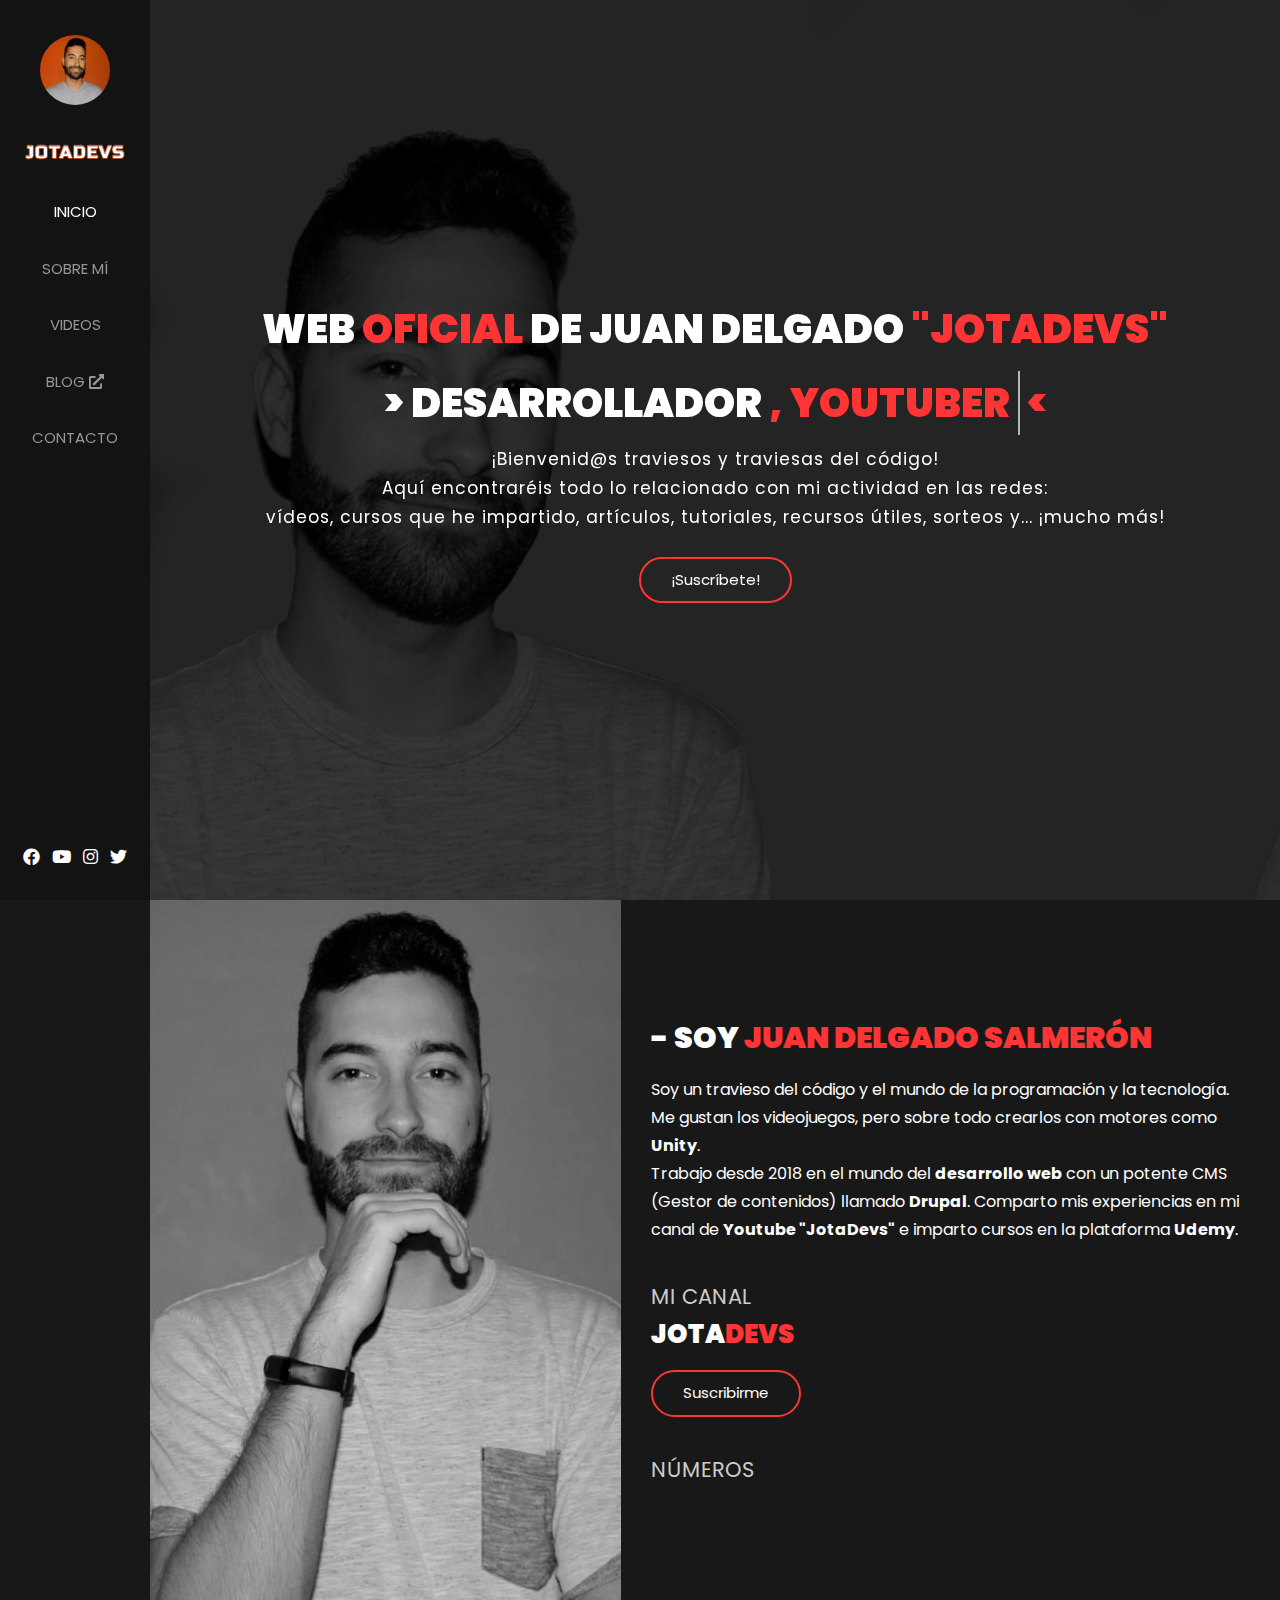
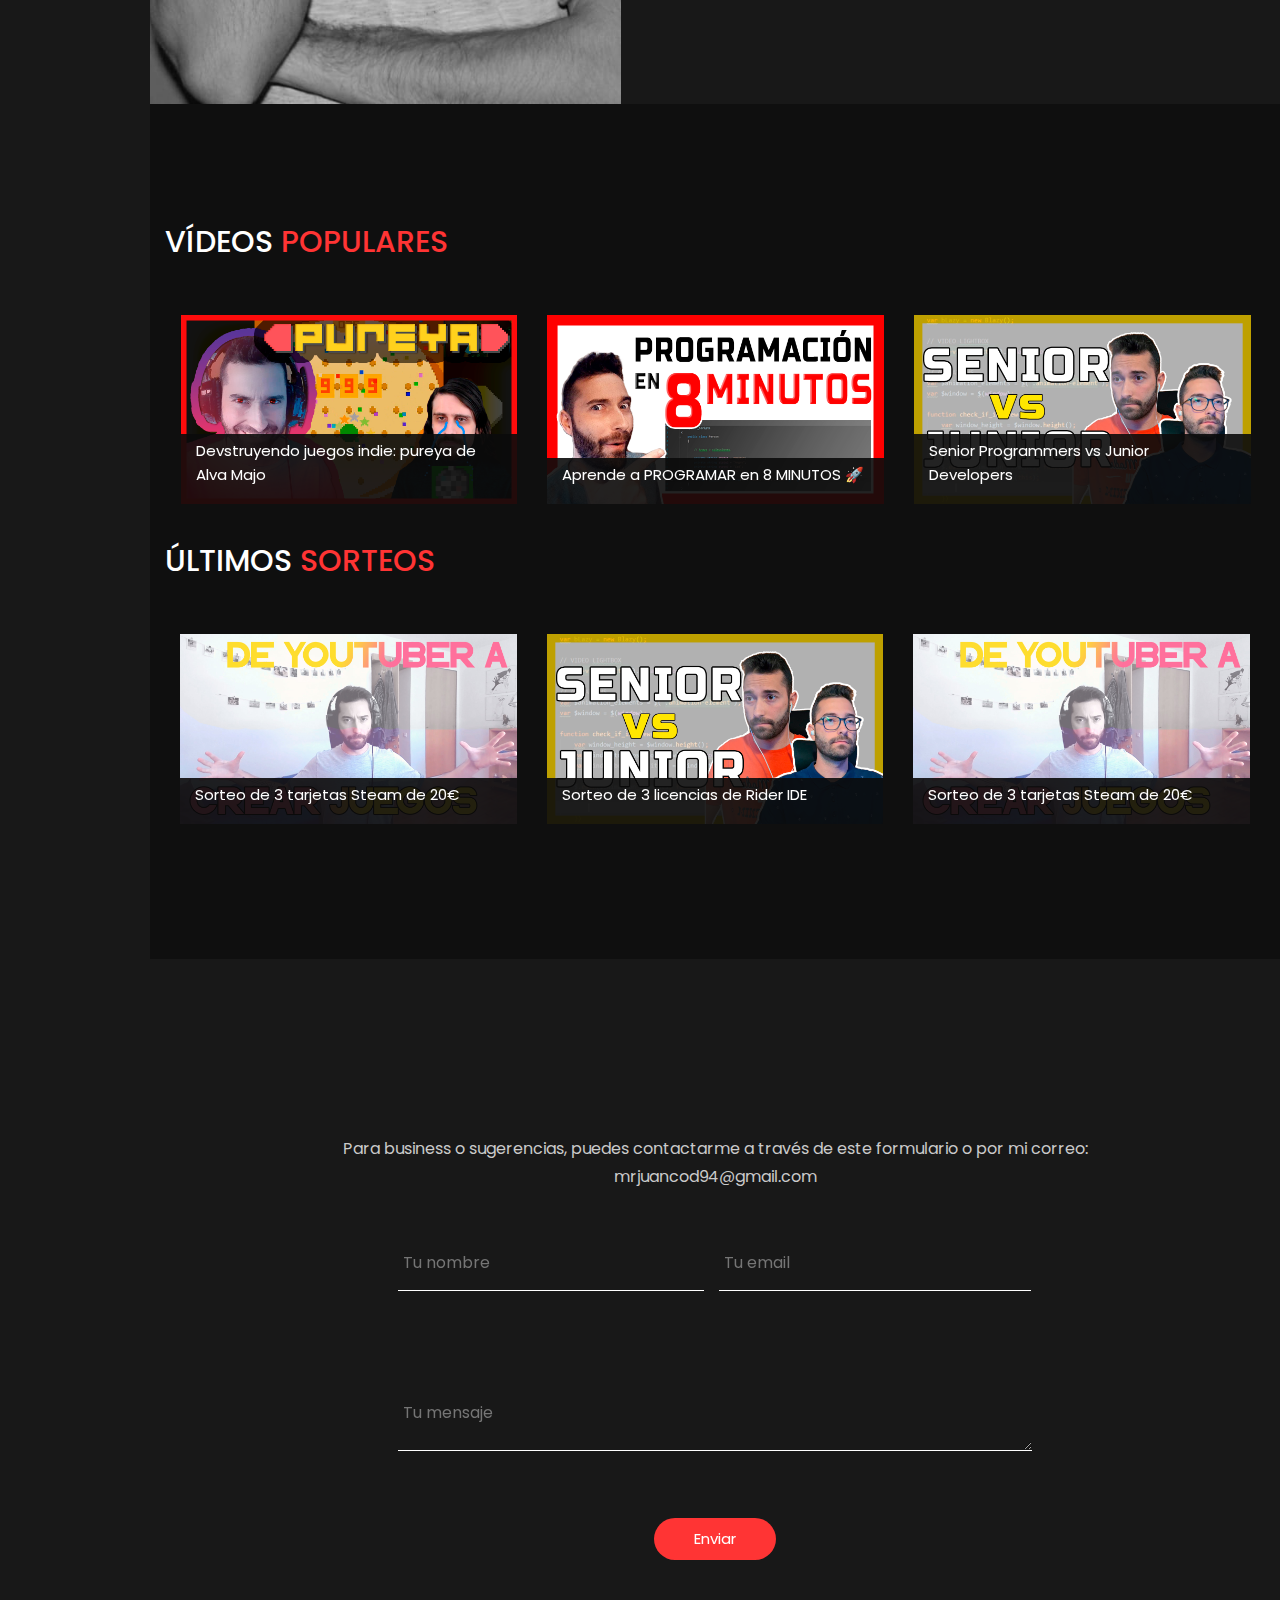
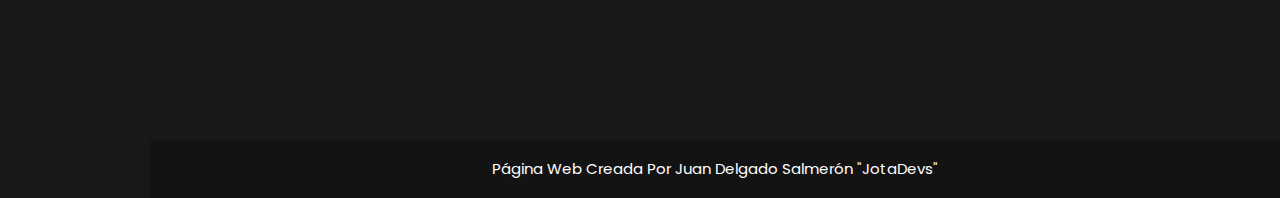
==== index.html @ 411e6d86 "New modifications to PRO." ====
<!doctype html>
<html lang="es">

<head>
    <title>JotaDevs - Web oficial de Juan Delgado Salmerón</title>
    <!-- Required meta tags -->
    <meta charset="utf-8">
    <meta name="viewport" content="width=device-width, initial-scale=1, shrink-to-fit=no">
    <meta name=description content="Página web oficial de Juan Delgado Salmerón, conocido en las redes como JotaDevs.">
    <meta name=author content="Jotadevs">
    <meta name="keywords" content="jotadevs, jota devs, jota, mychamp, mychamp game, my champ, juan delgado salmeron, juan delgado, jdelgado, juancod94, mrjuancod94, juandels3">
    <link rel="icon" href="img/favicon_2.png" type="image/png">
    <!-- Bootstrap CSS -->
    <link rel="stylesheet" href="css/bootstrap.min.css">
    <!-- Fontawesome CSS -->
    <link rel="stylesheet" href="https://use.fontawesome.com/releases/v5.2.0/css/all.css">
    <!-- Google Font -->
    <link href="https://fonts.googleapis.com/css?family=Poppins:400,600,900&display=swap" rel="stylesheet">
    <!-- Magnific Popoup -->
    <link rel="stylesheet" href="css/magnific-popup.min.css">
    <!-- Animation CSS -->
    <link href="css/aos.min.css" rel="stylesheet">
    <link href="css/animate-headline.css" rel="stylesheet">
    <!-- Owl Carousel CSS -->
    <link href="css/owl.carousel.min.css" rel="stylesheet">
    <link href="css/owl.theme.default.min.css" rel="stylesheet">
    <!-- Main CSS -->
    <link rel="stylesheet" href="style.css">
    <link rel="stylesheet" href="css/responsive.css">
</head>

<body data-spy="scroll" data-target=".navbar" data-offset="50">
    <!--[if lt IE 8]>
<p class="browserupgrade">You are using an <strong>outdated</strong> browser. Please <a href="http://browsehappy.com/">upgrade your browser</a> to improve your experience.</p>
<![endif]-->


    <!--=========== Main Menu Area ===============-->
    <div class="left-side-area">
        <div class="sidemenu" id="sidebar">
            <!-- profile-picture-->
            <div class="profile">
                <a href="#">
                    <img src="img/profile.jpg" alt="">
                </a>
            </div>
            <!--logo-->
            <div class="logo">
                <a href="index.html"><img src="img/logo.png" alt=""></a>
            </div>
            <!-- menu-->
            <nav>
                <ul>
                    <li><a class="current" href="#home" data-scroll-nav="0">Inicio</a></li>
                    <li><a href="#about" data-scroll-nav="1">Sobre mí</a></li>
                    <li><a href="#work" data-scroll-nav="2">Videos</a></li>
                    <li><a target="_blank" href="https://juandels3.github.io/">Blog  <i class="fas fa-external-link-alt"></i></a></li>
                    <li><a href="#contact" data-scroll-nav="5">Contacto</a></li>
                </ul>
            </nav>
            <!-- menu-social-->
            <div class="social">
                <ul>
                    <li><a target="_blank" class="footer-socials" href="https://www.facebook.com/jotadevs"><i class="fab fa-facebook"></i></a></li>
                    <li><a target="_blank" class="footer-socials" href="https://www.youtube.com/c/JotaDevs"><i class="fab fa-youtube"></i></a></li>
                    <li><a target="_blank" class="footer-socials" href="https://www.instagram.com/jota.devs"><i class="fab fa-instagram"></i></a></li>
                    <li><a target="_blank" class="footer-socials" href="https://twitter.com/Jotadevs"><i class="fab fa-twitter"></i></a></li>
                </ul>
            </div>
        </div>
    </div>
    <!--=========== Main Header Area ===============-->
    <div class="right-side-area">
        <!-- mobile-menu-button-->
        <div class="mobile-menu">
            <div class="container-fluid">
                <div class="row">
                    <!-- logo-->
                    <div class="mlogo">
                        <a href="index.html"><img src="img/logo.png" alt="Jotadevs"></a>
                    </div>
                    <!-- toggle-button-->
                    <div class="toggle">
                        <i class="fas fa-bars" onclick="toggle_menu()"></i>
                    </div>
                </div>
            </div>
        </div>
        <!-- video-bg-->
        <header id="home" data-scroll-index="0">
            <div class="header-area-2 " id="particles-js">
                <div class="intro-text">
                    <!-- intro-heading-->
                    <h1 class="cd-headline  clip">WEB <span>OFICIAL</span> DE JUAN DELGADO <span>"JOTADEVS"</span></h1>
                    <h1 class="cd-headline  clip">> DESARROLLADOR <span class="cd-words-wrapper"><b class="is-visible">, YOUTUBER</b><b>web</b><b>de videojuegos</b><b>drupal</b><b>, instructor en Udemy</b></span> <span> < </span></h1>
                    <p>¡Bienvenid@s traviesos y traviesas del código!<br>
                        Aquí encontraréis todo lo relacionado con mi actividad en las redes:<br>
                        vídeos, cursos que he impartido, artículos, tutoriales, recursos útiles, sorteos y... ¡mucho más!</p>
                    <!-- about-button-->
                    <div class="learnmore">
                        <a target="_blank" href="https://www.youtube.com/c/jotadevs?sub_confirmation=1" class="skill-btn">¡Suscríbete!</a>
                    </div>
                </div>
            </div>
        </header>
        <!--=========== About Us Area ===============-->
        <section id="about" data-scroll-index="1">
            <div class="about-us-area">
                <div class="container-fluid">
                    <div class="row">
                        <!-- about-image-->
                        <div class="col-xl-5 col-md-4 col-sm-12 col-xs-12 grid-p-left grid-p-right">
                            <div class="about-image"></div>
                        </div>
                        <!-- about-image-mobile screen-->
                        <div class=" col-sm-12 col-xs-12 d-block d-md-none grid-p-left grid-p-right">
                            <div class="about-image"><img src="img/about.jpg" alt="Juan Delgado Salmerón"></div>
                        </div>
                        <div class="col-xl-7 col-md-8 col-sm-12 col-xs-12 grid-p-left grid-p-right">
                            <div class="about-content">
                                <!-- about-info-->
                                <div class="personal-info">
                                    <h2>- Soy <span>JUAN DELGADO SALMERÓN</span></h2>
                                    <p>Soy un travieso del código y el mundo de la programación y la tecnología. Me gustan los videojuegos, pero sobre todo crearlos con motores como <strong>Unity</strong>.<br> Trabajo
                                    desde 2018 en el mundo del <strong>desarrollo web</strong> con un potente CMS (Gestor de contenidos) llamado <strong>Drupal</strong>. Comparto mis experiencias
                                    en mi canal de <strong>Youtube "JotaDevs"</strong> e imparto cursos en la plataforma <strong>Udemy</strong>.</p>
                                </div>
                                <div class="general-info">
                                    <!-- about-channel-->
                                    <div class="channel-name">
                                        <h4>MI CANAL</h4>
                                        <h3>JOTA<span>DEVS</span></h3>
                                        <a href="#">Suscribirme</a>
                                    </div>
                                    <!-- about-suscribe-->
                                    <div class="subscribe">
                                        <h4>NÚMEROS</h4>
                                    </div>
                                </div>
                                <div class="count-area" data-aos="fade-up" data-aos-anchor-placement="top-bottom" data-aos-easing="linear" data-aos-duration="1000">
                                    <div class="row">
                                        <!-- single-coutdown-->
                                        <div class="col-xl-3 col-lg-3 col-md-6 col-sm-6">
                                            <div class="single-count-area"> <span class="counter">30</span><b>k</b>
                                                <p>subs</p>
                                            </div>
                                        </div>
                                        <!-- single-coutdown-->
                                        <div class="col-xl-3 col-lg-3 col-md-6 col-sm-6">
                                            <div class="single-count-area"><span class="counter">3</span><b>m</b>
                                                <p>visualizaciones</p>
                                            </div>
                                        </div>
                                        <!-- single-coutdown-->
                                        <div class="col-xl-3 col-lg-3 col-md-6 col-sm-6">
                                            <div class="single-count-area"> <b>+</b><span class="counter">500</span>
                                                <p>vídeos</p>
                                            </div>
                                        </div>
                                        <!-- single-coutdown-->
                                        <div class="col-xl-3 col-lg-3 col-md-6 col-sm-6">
                                            <div class="single-count-area"> <span class="counter">1.5</span><b>k</b>
                                                <p>Twitter</p>
                                            </div>
                                        </div>
                                    </div>
                                </div>
                            </div>
                        </div>
                    </div>
                </div>
            </div>
        </section>
        <!--=========== Work Area ===============-->
        <section id="work" data-scroll-index="2">
            <div class="my-work-area">
                <div class="container-fluid">
                    <div class="row">
                        <!-- LATEST VIDEOS-->
                        <div class="col-xl-12 col-md-12 col-sm-12 col-xs-12">
                            <div class="section-heading">
                                <h3>VÍDEOS <span>POPULARES</span></h3>
                            </div>
                        </div>
                        <div class="dot-list owl-carousel">
                            <!-- single-work-->
                            <div class="col-xl-12 col-md-12 col-sm-12 col-xs-12">
                                <div class="single-work">
                                    <img src="img/work/1.png" alt="Devstruyendo juegos indie: pureya de Alva Majo">
                                    <div class="work-text">
                                        <p>Devstruyendo juegos indie: pureya de Alva Majo</p>
                                    </div>
                                    <div class="play-button">
                                        <a href="https://www.youtube.com/watch?v=_Su66_Zc3sA&t=10s" class="popup-youtube"><i class="fab fa-youtube"></i></a>
                                    </div>
                                </div>
                            </div>
                            <!-- single-work-->
                            <div class="col-xl-12 col-md-12 col-sm-12 col-xs-12">
                                <div class="single-work">
                                    <img src="img/work/2.png" alt="Aprende a PROGRAMAR en 8 MINUTOS">
                                    <div class="work-text">
                                        <p>Aprende a PROGRAMAR en 8 MINUTOS 🚀</p>
                                    </div>
                                    <div class="play-button">
                                        <a href="https://www.youtube.com/watch?v=4Dh6Lgw1svo" class="popup-youtube"><i class="fab fa-youtube"></i></a>
                                    </div>
                                </div>
                            </div>
                            <!-- single-work-->
                            <div class="col-xl-12 col-md-12 col-sm-12 col-xs-12">
                                <div class="single-work">
                                    <img src="img/work/3.png" alt="Senior Programmers vs Junior Developers">
                                    <div class="work-text">
                                        <p>Senior Programmers vs Junior Developers</p>
                                    </div>
                                    <div class="play-button">
                                        <a href="https://www.youtube.com/watch?v=_NkcvZtQ5GA" class="popup-youtube"><i class="fab fa-youtube"></i></a>
                                    </div>
                                </div>
                            </div>
                            <!-- single-work-->
                            <div class="col-xl-12 col-md-12 col-sm-12 col-xs-12">
                                <div class="single-work">
                                    <img src="img/work/4.png" alt="">
                                    <div class="work-text">
                                        <p>La PRIMERA Línea de un Programador - Hello World</p>
                                    </div>
                                    <div class="play-button">
                                        <a href="https://www.youtube.com/watch?v=ne5rtMr_WtI" class="popup-youtube"><i class="fab fa-youtube"></i></a>
                                    </div>
                                </div>
                            </div>
                            <!-- single-work-->
                            <div class="col-xl-12 col-md-12 col-sm-12 col-xs-12">
                                <div class="single-work">
                                    <img src="img/work/5.png" alt="">
                                    <div class="work-text">
                                        <p>Crear una Web Profesional GRATIS en 5 Minutos</p>
                                    </div>
                                    <div class="play-button">
                                        <a href="https://www.youtube.com/watch?v=XpSqjRtxTYkg" class="popup-youtube"><i class="fab fa-youtube"></i></a>
                                    </div>
                                </div>
                            </div>
                            <!-- single-work-->
                            <div class="col-xl-12 col-md-12 col-sm-12 col-xs-12">
                                <div class="single-work">
                                    <img src="img/work/6.jpg" alt="10 Cosas que NO CONOCES de Discord">
                                    <div class="work-text">
                                        <p>10 Cosas que NO CONOCES de Discord</p>
                                    </div>
                                    <div class="play-button">
                                        <a href="https://www.youtube.com/watch?v=1aB0w2j6A3g" class="popup-youtube"><i class="fab fa-youtube"></i></a>
                                    </div>
                                </div>
                            </div>
                            <!-- single-work-->
                            <div class="col-xl-12 col-md-12 col-sm-12 col-xs-12">
                                <div class="single-work">
                                    <img src="img/work/7.jpg" alt="CREAR y MONETIZAR VIDEOJUEGOS en 2021">
                                    <div class="work-text">
                                        <p>CREAR y MONETIZAR VIDEOJUEGOS en 2021</p>
                                    </div>
                                    <div class="play-button">
                                        <a href="https://www.youtube.com/watch?v=_BAcXnxmJs4" class="popup-youtube"><i class="fab fa-youtube"></i></a>
                                    </div>
                                </div>
                            </div>
                        </div>
                    </div>


                    <!-- SORTEOS -->
                    <div class="row">
                        <div class="col-xl-12 col-md-12 col-sm-12 col-xs-12">
                            <div class="section-heading">
                                <h3>ÚLTIMOS <span>SORTEOS</span></h3>
                            </div>
                        </div>
                        <div class="dot-list owl-carousel">
                            <!-- single-work-->
                            <div class="col-xl-12 col-md-12 col-sm-12 col-xs-12">
                                <div class="single-work">
                                    <a target="_blank" href="https://mychampgame.com/es/sorteo-jotadevs">
                                    <img src="img/work/steam.jpg" alt="Sorteo de steam">
                                    <div class="work-text">
                                        <p>Sorteo de 3 tarjetas Steam de 20€</p>
                                    </div>
                                    </a>
                                </div>
                            </div>
                            <!-- single-work-->
                            <div class="col-xl-12 col-md-12 col-sm-12 col-xs-12">
                                <div class="single-work">
                                    <a href="sorteo-jetbrains-20-05-21.html">
                                        <img src="img/work/3.png" alt="Sorteo de 3 licencias de Rider IDE">
                                        <div class="work-text">
                                            <p>Sorteo de 3 licencias de Rider IDE</p>
                                        </div>
                                    </a>
                                </div>
                            </div>
                        </div>
                    </div>
                </div>
            </div>
        </section>
        <!--=========== Contact Area ===============-->
        <section id="contact" data-scroll-index="5">
            <div class="contact-area">
                <div class="container-fluid">
                    <div class="row">
                        <!-- section heading-->
                        <div class="col-xl-12 col-lg-12 col-md-12 col-sm-12">
                            <div class="contact-heading-section">
                                <div class="section-heading" data-aos="fade-up" data-aos-anchor-placement="top-bottom" data-aos-easing="linear" data-aos-duration="1000">
                                    <h3>CONTACTA <span>CONMIGO</span></h3>
                                </div>
                                <div class="section-description">
                                    <p>Para business o sugerencias, puedes contactarme a través de este formulario o por mi correo:
                                        <br>mrjuancod94@gmail.com</p>
                                </div>
                            </div>
                        </div>
                    </div>
                    <!-- contact-form-->
                    <div class="row justify-content-center">
                        <div class="col-xl-8">
                            <div class="contact-form">
                                <form action="mailto:mrjuancod94@gmail.com" method="POST">
                                    <div class="field-separate">
                                        <input type="text" name="name" placeholder="Tu nombre">
                                    </div>
                                    <div><input type="email" name="email" placeholder="Tu email"></div>
                                    <textarea rows="1" cols="1" name="message" placeholder="Tu mensaje"></textarea>
                                    <input type="submit" name="submit" value="Enviar">
                                </form>
                            </div>
                        </div>
                    </div>
                    <!-- footer Social-->
                    <div class="row justify-content-center">
                        <div class="footer-social">
                        </div>
                    </div>
                </div>
            </div>
        </section>
        <!--=========== Footer Area ===============-->
        <footer>
            <p>Página web creada por Juan Delgado Salmerón "JotaDevs"</p>
        </footer>
    </div>
    <!-- Jquery JS -->
    <script src="js/vendor/jquery-2.2.4.min.js"></script>
    <!-- Bootstrap Js -->
    <script src="js/popper.min.js"></script>
    <script src="js/bootstrap.min.js"></script>
    <!-- Counter Js -->
    <script src="js/waypoints.min.js"></script>
    <script src="js/counterup.min.js"></script>
    <!-- Animation Js -->
    <script src="js/aos.min.js"></script>
    <script src="js/animate-headline.js"></script>
    <script src="js/backgroundMove.js"></script>
    <!-- Particle Js -->
    <script src="js/particles.min.js"></script>
    <script src="js/app.js"></script>
    <!-- Owl Carousel Js -->
    <script src="js/owl.carousel.min.js"></script>
    <!-- Scroll Js -->
    <script src="js/scrollUp.js"></script>
    <script src="js/scrollspy.min.js"></script>
    <!-- Magnific-popup Js -->
    <script src="js/magnific-popup.min.js"></script>
    <!-- Main Js -->
    <script src="js/main.js"></script>
</body>

</html>
---- style.css ----
/***********************************************
Template Name: Tubex
Author: Enventer
Author URL: https://themeforest.net/user/enventer
Website: www.enventer.com
***********************************************/

/* TABLE OF CONTENTS:
----------------------------------------------------------------

--------------------------------------------------------------

1. Default Theme CSS
    1.1 Scrollup Button
    1.2 Preloader
    1.3 Section Heading
    1.4 Left & Right Widget

2. Header Area CSS
    2.1 Header Video
    2.2 Intro Text
    2.3 Learn More Button
    2.3 Learn More Button

3. Menu Area CSS
    3.1 Profile Image
    3.2 Mobile Menu
    3.3 Toggle Menu
    3.4 Menu Social Icon

4. About Area CSS
    4.1 Personal Info
    4.2 Channel Info
    4.3 Subscriber

5. Work Area CSS
    5.1 Work Area
    5.2 Play Button
    5.3 All Hover

6. Expertise Area CSS
    6.1 Single Expertise

7. Blog Area CSS
    7.1 Single Blog
    7.2 Blog Text
    7.3 Readmore Button
    7.4 Blog Filter

8. Contact Area CSS
    8.1 Cotact Form
    8.2 Input Field
    8.3 Textarea
    8.4 Footer Social
    
9. Footer Area CSS
    9.1 Footer Text

10. Blog Details Area CSS
    10.1 Blog Details Text
    10.2 Blog Search Widget
    10.3 Blog Categories
    10.4 Blog latest Post
    10.5 Blog Tag List
    10.6 Blog Comment Form
    10.7 Single Reply Text

11. Terms & Services Area CSS
    11.1 Terms Services Text

12. Comming Soon Area CSS
    12.1 Comming Soon Text

13. Error Page Area CSS
    13.1 Error Page Content

--------------------------------------------------------------

--------------------------------------------------------------*/

/***************1. Default Theme CSS**************/
html,
body {
	height: 100%;
	font-family: 'Poppins', sans-serif;
	background-color: #181818;
	margin: 0;
	padding: 0
}

a:focus {
	outline: 0px solid
}

img {
	max-width: 100%;
	height: auto
}

p {
	margin: 0;
	font-size: 16px;
	line-height: 28px;
	color: #fff;
}

h1,
h2,
h3,
h4,
h5,
h6 {
	margin: 0 0 10px;
}

a {
	-webkit-transition: all 0.3s ease 0s;
	transition: all 0.3s ease 0s;
	text-decoration: none;
}

a:hover {
	color: #6b6fff;
	text-decoration: none;
}

a:active,
a:hover {
	outline: 0 none;
}

ul {
	list-style: outside none none;
	margin: 0;
	padding: 0
}

.grid-p-left {
	padding-left: 0
}

.grid-p-right {
	padding-right: 0
}

/*1.1 Scrollup Button*/
#scrollUp {
	background: #ff3434;
	font-size: 25px;
	bottom: 4px;
	color: #fff;
	height: 50px;
	line-height: 50px;
	right: 15px;
	text-align: center;
	-webkit-transition: all 0.5s ease 0s;
	transition: all 0.5s ease 0s;
	width: 50px;
}

/*1.2 Preloader*/
.preloader {
	position: fixed;
	top: 0;
	left: 0;
	width: 100%;
	height: 100vh;
	background-color: #212121;
	pointer-events: none;
	z-index: 999999999999999;
	-webkit-animation: fadeout 1s linear forwards;
	animation: fadeout 1s linear forwards;
	-webkit-animation-delay: 2s;
	animation-delay: 2s
}

@-webkit-keyframes fadeout {
	0% {
		opacity: 1;
	}

	100% {
		opacity: 0;
	}
}

@keyframes fadeout {
	0% {
		opacity: 1;
	}

	100% {
		opacity: 0;
	}
}

.loader {
	position: absolute;
	top: 0;
	left: 0;
	height: 100%;
	background-color: #0f0f0f;
	z-index: 9999;
}

.count {
	position: absolute;
	top: 50%;
	left: 50%;
	-webkit-transform: translate(-50%, -50%);
	transform: translate(-50%, -50%);
	font-size: 45px;
	color: #ff3434;
	mix-blend-mode: difference;
	width: 300px;
	margin: auto;
	text-align: center;
	z-index: 9999;
	font-weight: 500;
}

/*1.3 Section Heading*/
.section-heading h3 {
	font-size: 30px;
	text-transform: uppercase;
	padding: 0 0 30px 0;
	color: #fff
}

.section-heading h3 span {
	color: #ff3434
}

/*1.4 Left & Right Widget*/
.left-side-area {
	width: 150px;
	position: absolute;
	left: 0;
	top: 0;
	overflow: hidden;
}

.right-side-area {
	width: auto;
	position: absolute;
	-webkit-transition: 1s;
	transition: 1s;
	left: 150px;
	top: 0;
	right: 0;
}

/***************2. Header Area CSS***************/
.header-area {
	width: 100%;
	height: 100vh;
	overflow: hidden;
	display: -webkit-box;
	display: -ms-flexbox;
	display: flex;
	-webkit-box-pack: center;
	-ms-flex-pack: center;
	justify-content: center;
	-webkit-box-align: center;
	-ms-flex-align: center;
	align-items: center
}

.header-area:before {
	content: '';
	position: absolute;
	left: 0;
	top: 0;
	width: 100%;
	height: 100vh;
	background-color: rgba(0, 0, 0, 0.8);
	z-index: 11
}

.header-area-2 {
	background-image: url('img/./jotadevs_home.jpg');
	width: 100%;
	height: 100vh;
	overflow: hidden;
	display: -webkit-box;
	display: -ms-flexbox;
	display: flex;
	-webkit-box-pack: center;
	-ms-flex-pack: center;
	justify-content: center;
	-webkit-box-align: center;
	-ms-flex-align: center;
	align-items: center
}

.header-area-2:before {
	content: '';
	position: absolute;
	left: 0;
	top: 0;
	width: 100%;
	height: 100vh;
	background-color: rgba(0, 0, 0, 0.7);
	z-index: 11
}

.header-area-3:before {
	content: '';
	position: absolute;
	left: 0;
	top: 0;
	width: 100%;
	height: 100vh;
	background-color: rgba(0, 0, 0, 0.4);
	z-index: 11
}

/*2.1 Header Video*/
.header-area video {
	position: relative;
	top: 0;
	left: 0;
	-o-object-fit: cover;
	object-fit: cover;
	width: 100%;
	height: 100%;
	pointer-events: none;
	-webkit-transition: 1s;
	transition: 1s
}


/*2.2 Intro Text*/
.intro-text {
	position: absolute;
	z-index: 111;
	text-align: center
}

.intro-text h1 {
	text-transform: uppercase;
	font-size: 40px;
	color: #fff;
	margin-bottom: 10px;
	font-weight: 900;
}

.intro-text h1 > span {
	color: #ff3434
}

.intro-text p {
	font-size: 17px;
	letter-spacing: 1px;
	color: #ffffff;
	font-weight: 400;
	line-height: 29px
}

/*2.3 Learn More Button*/
.learnmore {
	margin-top: 25px
}

.learnmore a {
	border: 2px solid #ff3434;
	text-decoration: none;
	color: #fff;
	text-transform: capitalize;
	display: inline-block;
	padding: 10px 30px;
	-webkit-transition: .5s;
	transition: .5s;
	font-size: 15px;
	font-weight: 400;
	border-radius: 30px;
}

.learnmore a:hover {
	background-color: #ff3434;
	color: #fff;
}

/***************3. Menu Area CSS***************/
.sidemenu {
	background-color: #141313;
	width: 150px;
	height: 100%;
	position: fixed;
	left: 0;
	top: 0;
	text-align: center;
	padding-top: 35px;
	-webkit-transition: 1s;
	transition: 1s;
	z-index: 999999;
}

.sidemenu nav ul {
	margin-top: 20px
}

.sidemenu nav ul li {
	display: block;
}

.sidemenu nav ul li a {
	position: relative;
	display: block;
	font-size: 15px;
	text-transform: uppercase;
	color: #969696;
	padding: 15px 0;
	margin: 4px 0;
	-webkit-transition: .5s;
	transition: .5s;
}

.sidemenu nav ul li a:hover {
	color: #fff;
}

.sidemenu nav ul li a:after {
	content: '';
	position: absolute;
	top: 0;
	left: -100%;
	width: 100%;
	height: 100%;
	background-color: #ff3434;
	opacity: 0;
	-webkit-transition: .6s;
	transition: .6s;
	z-index: -1;
}

.sidemenu nav ul li a:hover:after {
	-webkit-transform: scale(1);
	transform: scale(1);
	opacity: 1;
	left: 0;
	width: 165px;
	border-radius: 0 30px 30px 0
}

.sidemenu nav ul li a.current {
	color: #fff
}

/*3.1 Profile Image*/
.profile a img {
	border-radius: 50%;
	height: 70px;
	width: 70px
}

.logo img {
	width: 100px;
	margin-top: 35px;
}

/*3.2 Mobile Menu*/
.mobile-menu {
	position: fixed;
	left: 0;
	top: 0;
	width: 100%;
	background-color: #141313;
	height: 60px;
	z-index: 1111;
	padding-left: 150px;
	padding-top: 17px;
	-webkit-transition: 1s;
	transition: 1s;
	visibility: hidden;
	opacity: 0;
}

.mobile-menu .mlogo h2 {
	color: #ff3434;
	text-transform: uppercase;
}

.mlogo {
	float: left;
	width: 50%;
	padding-left: 15px
}

.mlogo img {
	width: 100px
}

/*3.3 Toggle Menu*/
.toggle {
	text-align: right;
	overflow: hidden;
	width: 50%;
	padding-right: 15px
}

.toggle i {
	font-size: 30px;
	color: #fff;
	cursor: pointer;
	-webkit-transition: .5s;
	transition: .5s;
}

.toggle i:hover {
	color: #ff3434
}

/*3.4 Menu Social Icon*/
.social {
	text-align: center;
	position: absolute;
	bottom: 30px;
	left: 0px;
	right: 0;
	text-align: center;
}

.social ul li {
	display: inline-block;
	margin-right: 8px
}

.social ul li:last-child {
	margin-right: 0
}

.social ul li a {
	display: inline-block;
	color: #fff;
	font-size: 17px;
	text-align: center;
	-webkit-transition: .5s;
	transition: .5s;
}

.social ul li a:hover {
	color: #ff3434
}

/***************4. About Area CSS**************/
.about-content {
	padding: 120px 30px;
	/*background-image: url(img/./about-content-bg.jpg);*/
	height: 100%;
	background-position: 50% 0;
	background-size: cover;
}

/*4.1 Personal Info*/
.about-image {
	background-image: url(img/./jotadevs_about.jpg);
	height: 100%;
	background-position: 50% 0;
	background-size: cover;
}

.personal-info h2 {
	text-transform: uppercase;
	font-size: 30px;
	font-weight: 900;
	color: #fff;
	margin-bottom: 20px
}

.personal-info h2 span {
	color: #ff3434
}

.general-info h3 {
	text-transform: uppercase;
	font-size: 26px;
	font-weight: 900;
	color: #fff;
}

.general-info h3 span {
	color: #ff3434
}

.general-info h4 {
	text-transform: uppercase;
	font-size: 21px;
	font-weight: 400;
	color: #ccc;
}

/*4.2 Channel Info*/
.channel-name {
	margin-top: 40px
}

.channel-name a {
	border: 2px solid #ff3434;
	color: #fff;
	text-transform: capitalize;
	display: inline-block;
	padding: 10px 30px;
	-webkit-transition: .5s;
	transition: .5s;
	font-size: 5px;
	font-weight: 400;
	border-radius: 30px;
	font-size: 15px;
	margin-top: 10px
}

.channel-name a:hover {
	background-color: #ff3434;
	color: #fff
}

/*4.3 Subscriber*/
.subscribe {
	margin-top: 40px
}

.single-count-area {
	color: #fff;
	font-weight: 700;
	text-transform: uppercase;
	margin-top: 15px
}

.single-count-area span {
	font-size: 26px;
	font-weight: 900
}

.single-count-area b {
	color: #ff3434;
	font-size: 26px
}

.single-count-area p {
	font-size: 18px;
	margin-top: 10px;
	color: #ccc;
	font-weight: normal;
	margin-bottom: 0;
}

/***************5. Work Area CSS***************/
.my-work-area {
	background-color: #0f0f0f;
	padding: 120px 0
}

.single-work {
	position: relative;
	overflow: hidden;
	-webkit-transition: .5s;
	transition: .5s;
	overflow: hidden;
}

.single-work img {
	-webkit-transition: .5s;
	transition: .5s
}

/*5.1 Work Text*/
.work-text {
	position: absolute;
	left: 0;
	bottom: 0;
	width: 100%;
	height: auto;
	background-color: rgba(11, 11, 11, 0.9);
	padding: 5px 15px;
	-webkit-transition: .5s;
	transition: .5s
}

.work-text p {
	margin: 0;
	font-size: 15px;
	line-height: 24px;
	padding-bottom: 12px
}

/*5.2 Play Button*/
.play-button i {
	position: absolute;
	top: 0%;
	left: 50%;
	z-index: 9999999;
	color: #fff;
	font-size: 35px;
	background-color: #ff3434;
	border-radius: 12px;
	height: 40px;
	width: 52px;
	line-height: 40px;
	text-align: center;
	-webkit-transform: translate(-50%, -50%);
	transform: translate(-50%, -50%);
	opacity: 0;
	-webkit-transition: .8s;
	transition: .8s
}

/*5.3 All Hover*/
.single-work:hover .work-text {
	bottom: 0;
}

.single-work:hover .play-button i {
	opacity: 1;
	top: 35%
}

.single-work:hover img {
	-webkit-filter: grayscale(100%);
	filter: grayscale(100%);
	-webkit-transform: scale(1.1);
	transform: scale(1.1);
}

.margin-top60 {
	margin-top: 90px
}

/***************6. Expertise Area CSS**************/
.expertise-area {
	padding: 120px 0;
	background-image: url('img/./expertise-bg.jpg')
}

.expertise-heading-section {
	text-align: center
}

/*6.1 Single Expertise*/
.single-expertise {
	background-color: rgba(15, 15, 15, 0.85);
	padding: 50px 30px;
	text-align: center;
	position: relative;
	overflow: hidden;
	-webkit-transition: .5s;
	transition: .5s
}

.single-expertise h4 {
	text-transform: uppercase;
	font-size: 22px;
	font-weight: 600;
	color: #fff;
	margin: 25px 0
}

.section-description p {
	margin-bottom: 45px;
	margin-top: -20px;
	color: #cacaca
}

.single-expertise:before {
	content: '';
	position: absolute;
	bottom: 0;
	left: 0;
	width: 0;
	height: 3px;
	background-color: #ff3434;
	-webkit-transition: .5s;
	transition: .5s;
	opacity: 0;
	visibility: hidden
}

.single-expertise:hover {
	background-color: rgb(15, 15, 15);
	-webkit-transform: translateY(-10px);
	transform: translateY(-10px);
}

.single-expertise:hover:before {
	width: 100%;
	opacity: 1;
	visibility: visible
}
.single-expertise p {
	line-height: 24px;
	color: #efefef;
}
/***************7. Blog Area CSS**************/
.blog-area {
	padding: 120px 0;
	background-color: #0f0f0f
}

.blog-heading-section {
	text-align: center
}

/*7.1 Single Blog*/
.single-blog {
	position: relative;
	overflow: hidden;
}

.single-blog img {
	width: 100%;
}

.single-blog:before {
	content: '';
	position: absolute;
	left: 0;
	top: -100%;
	width: 100%;
	height: 100%;
	background-color: rgba(15, 15, 15, 0.7);
	opacity: 0;
	visibility: hidden;
	-webkit-transition: .7s;
	transition: .7s
}

.single-blog:hover:before {
	opacity: 1;
	visibility: visible;
	top: 0
}

.single-blog:hover .blog-text {
	opacity: 1;
	visibility: visible;
	bottom: 0
}

/*7.2 Blog Text*/
.blog-text {
	position: absolute;
	bottom: -100%;
	left: 0;
	padding: 10px;
	overflow: hidden;
	opacity: 0;
	visibility: hidden;
	-webkit-transition: 1s;
	transition: 1s
}

.blog-text h4 {
	font-size: 19px;
	color: #fff;
	line-height: 30px;
	margin: 0;
}

/*7.3 Readmore Button*/
.readmore-btn a {
	background-color: #ff3434;
	color: #fff;
	text-transform: capitalize;
	font-size: 15px;
	padding: 10px;
	margin-top: 15px;
	margin-bottom: 10px;
	margin-bottom: 8px 10px;
	display: inline-block;
	-webkit-transition: .5s;
	transition: .5s
}

.readmore-btn a:hover {
	background-color: #fff;
	color: #ff3434
}

/*7.4 Blog Filter*/
.grid-item {
	width: 25%;
	margin-bottom: 15px;
	padding: 0 7.5px
}

.blog-button {
	text-align: center
}

.blog-filter {
	margin: 0 0 60px 0;
	list-style: none;
}

.blog-filter li {
	display: inline-block;
	margin: 8px 8px;
}

.blog-filter li a {
	font-size: 14px;
	padding: 10px 20px;
	text-decoration: none;
	text-transform: capitalize;
	color: #fff;
	-webkit-transition: .5s;
	transition: .5s;
	border: 1px solid #3b0404;
	border-radius: 3px
}

.blog-filter li a:hover {
	color: #fff;
	background-color: #ff3434
}

.blog-filter li.active a {
	padding: 10px 20px;
	color: #fff;
	background-color: #ff3434;
	-webkit-transition: .5s;
	transition: .5s;
	border-radius: 3px;
	border: 1px solid transparent;
}


/***************8. Contact Area CSS**************/
.contact-area {
	padding: 120px 0;
	/*background-image: url('img/./contact.jpg');*/
	background-position: center;
}

.contact-heading-section {
	text-align: center
}

/*8.1 Cotact Form*/
.contact-form {
	padding: 0 45px;
}

.contact-form div {
	display: inline-block;
	width: 48.3%
}

.field-separate {
	margin-right: 1.7%
}

/*8.2 Input Field*/
.contact-form input[type="text"] {
	width: 100%;
	display: inline-block;
	margin-right: 1.6%;
	padding: 15px 5px;
	background-color: transparent;
	border: none;
	border-bottom: 1px solid #fff;
	color: #fff;
	-webkit-transition: .5s;
	transition: .5s
}

.contact-form input[type="text"]:focus {
	border-bottom: 1px solid #ff3434;
	padding: 15px 10px;
}

.contact-form input[type='email'] {
	width: 102%;
	display: inline-block;
	padding: 15px 5px;
	background-color: transparent;
	border: none;
	border-bottom: 1px solid #fff;
	color: #fff;
	-webkit-transition: .5s;
	transition: .5s;
	margin-bottom: 50px
}

.contact-form input[type="email"]:focus {
	border-bottom: 1px solid #ff3434;
	padding: 15px 10px;
}

.contact-form input[type="submit"] {
	margin: auto;
	display: block;
	margin-top: 60px;
	font-size: 15px;
	color: #fff;
	background-color: #ff3434;
	border: none;
	border-radius: 30px;
	padding: 10px 40px;
	text-transform: capitalize;
	cursor: pointer;
	-webkit-transition: .5s;
	transition: .5s
}

.contact-form input[type="submit"]:hover {
	background-color: #fff;
	color: #ff3434
}

/*8.3 Textarea*/
.contact-form textarea {
	width: 100%;
	margin-top: 60px;
	padding: 0px 5px 25px 5px;
	background-color: transparent;
	border: none;
	border-bottom: 1px solid #fff;
	color: #fff;
	-webkit-transition: .5s;
	transition: .5s
}

.contact-form textarea:focus {
	border-bottom: 1px solid #ff3434;
	padding: 0px 5px 25px 10px;
}

/*8.4 Footer Social*/
.footer-social {
	margin-top: 60px
}

.footer-social h5 {
	font-size: 17px;
	text-align: center;
	text-transform: capitalize;
	margin-bottom: 20px;
	color: #fff
}

.footer-social ul img {
	margin-right: 6px;
	height: 32px;
	width: 32px
}

/***************9. Footer Area CSS**************/
footer {
	background-color: #141313;
	text-align: center;
	padding: 15px 0;
	text-transform: capitalize;
}

/*9.1 Footer Text*/
footer p {
	margin: 0;
	font-size: 15px;
}

footer a {
	color: #cacaca;
	font-size: 15px;
}

footer a:hover {
	color: #ff3434;
}

/***************10. Blog Details Area CSS**************/

.single-blog-bg {
	/*background-image: url('img/single-blogo-bg.jpg');*/
	height: 20vh;
	width: 100%;
	background-size: cover;
	position: relative;
	-webkit-transition: 1s;
	transition: 1s
}

.single-blog-bg:before {
	content: '';
	position: absolute;
	left: 0;
	top: 0;
	width: 100%;
	height: 20vh;
	background-color: rgba(177, 66, 12, 0.7);
	-webkit-transition: 1s;
	transition: 1s
}

/*10.1 Blog Details Text*/
.blog-image-text {
	position: absolute;
	left: 0;
	top: 50%;
	width: 100%;
	-webkit-transform: translateY(-50%);
	transform: translateY(-50%);
	text-align: center;
}

.blog-image-text h1 {
	font-size: 35px;
	color: #fff;
	font-weight: 600;
	line-height: 47px;
	text-transform: capitalize;
}

.blog-image-text span {
	font-size: 17px;
	color: #dbdbdb
}

.blog-paragraph {
	padding: 100px 25px 50px 100px;
}

.blog-paragraph p {
	color: #ccc;
	text-align: justify
}

.blog-paragraph blockquote {
	margin-bottom: 13px;
	margin-top: 30px;
	border-left: 5px solid #ff3434;
	padding: 10px 20px 10px 20px;
	color: #dbdbdb;
	background-color: #211e1e;
	text-align: justify
}

.blog-paragraph img {
	margin: 30px 0
}

/*10.2 Blog Search Widget*/
.right-widget {
	padding: 100px 100px 50px 0px;
}

.input-group-text {
	background-color: #ff3434;
	color: #fff;
	cursor: pointer;
	padding: 11px 20px;
	border: none
}

.form-control {
	height: 40px;
	font-size: 16px;
	text-transform: capitalize;
	-webkit-transition: .5s;
	transition: .5s;
	border-radius: 0
}

.form-control:focus {
	color: #0f0f0f;
	background-color: #fff;
	border: 1px solid #ff3434;
	outline: 0;
	-webkit-box-shadow: none;
	box-shadow: none;
	padding-left: 22px
}

/*10.3 Blog Categories*/
.categories {
	margin-bottom: 30px;
	margin-top: 30px
}

.sidebar-title h3 {
	border-bottom: 1px dashed #cccccc;
	padding-bottom: 10px;
	margin-bottom: 15px;
	text-transform: capitalize;
	font-weight: 600;
	font-size: 17px;
	color: #fff
}

.dot-list {
	list-style: inherit;
	color: #ccc;
	padding: 15px 15px;
}

.categories ul li {
	display: block;
	text-decoration: none;
	font-size: 16px;
	line-height: 1;
	padding: 15px 0;
	text-transform: capitalize;
	border-bottom: 1px solid rgba(136, 136, 136, 0.15);
	-webkit-transition: all .2s ease-in-out;
	transition: all .2s ease-in-out;
}

.categories ul li a {
	color: #ccc;
}

.categories ul li:last-child {
	border-bottom: 0
}

.categories ul li a:hover {
	color: #ff3434;
}

.categories ul li a span {
	position: relative;
	float: right;
	top: -5px;
	padding: 6px 7px 6px 7px;
	text-align: center;
	font-size: 13px;
	font-weight: 400;
	color: #fff;
	border-radius: 50%;
	overflow: hidden;
	z-index: 1;
	-webkit-transition: all .2s ease-in-out;
	transition: all .2s ease-in-out;
}

.categories ul li a:hover span {
	color: #fff;
}

.categories ul li a span::before {
	position: absolute;
	display: block;
	content: "";
	height: 100%;
	bottom: 0;
	left: 0;
	right: 0;
	background-color: #5c5c5c;
	z-index: -1;
	-webkit-transition: .5s;
	transition: .5s
}

.categories ul li a:hover span::before {
	background-color: #ff3434
}

/*10.4 Blog latest Post*/
.latest-post ul {
	margin-top: 30px
}

.latest-post ul li {
	position: relative;
	padding-left: 90px;
	margin-bottom: 20px;
	border-bottom: 1px solid rgba(136, 136, 136, 0.15);
	padding-bottom: 10px
}

.latest-post ul li:last-child {
	border-bottom: 0
}

.latest-post ul li img {
	position: absolute;
	left: 0;
	top: 0;
	width: 73px;
	height: auto;
}

.latest-post ul li h4 {
	margin-bottom: 0;
	font-size: 16px;
	line-height: 24px;
}

.latest-post ul li h4 a {
	color: #ccc;
	text-transform: capitalize;
	letter-spacing: 0;
	font-size: 16px;
	line-height: 23px;
}

.latest-post p {
	color: #fe5242;
	font-size: 15px;
}

/*10.5 Blog Tag List*/
.tag-list {
	margin-top: 30px;
}

.tag-list ul li {
	display: inline-block;
	margin: 5px
}

.tag-list ul li a {
	padding: 5px 10px;
	font-size: 14px;
	color: #ccc;
	display: inline-block;
	border: 1px solid #ccc;
	text-transform: capitalize;
}

.tag-list ul li a:hover {
	background-color: #ff3434;
	color: #fff;
	border: 1px solid transparent
}

/*10.6 Blog Comment Form*/
.blog-comment {
	margin: 50px 0 90px 0;
}

.comment-box {
	padding: 0 0 0 100px;
}

.comment-box h4 {
	font-size: 25px;
	color: #fff;
	text-transform: capitalize;
	margin-bottom: 30px
}

.comment-box input[type="text"] {
	width: 100%;
	padding: 10px;
	margin-bottom: 20px;
	border: 1px solid #bcbcbc;
	-webkit-transition: .5s;
	transition: .5s;
	background-color: transparent;
	color: #fff
}

.comment-box input[type='text']:focus {
	border: 1px solid #ff3434;
	padding: 10px 15px
}

.comment-box input[type='email'] {
	width: 100%;
	padding: 10px;
	margin-bottom: 20px;
	border: 1px solid #bcbcbc;
	-webkit-transition: .5s;
	transition: .5s;
	background-color: transparent;
	color: #fff
}

.comment-box input[type='email']:focus {
	border: 1px solid #ff3434;
	padding: 10px 15px
}

.comment-box textarea {
	width: 100%;
	padding: 10px;
	border: 1px solid #bcbcbc;
	-webkit-transition: .5s;
	transition: .5s;
	background-color: transparent;
	color: #fff
}

.comment-box textarea:focus {
	border: 1px solid #ff3434;
	padding: 10px 15px
}

.comment-submit {
	text-align: right;
	margin-top: 30px
}

.comment-submit input {
	background-color: #ff3434;
	color: #fff;
	padding: 10px 20px;
	border-radius: 30px;
	border: none;
	text-transform: capitalize;
	cursor: pointer;
	-webkit-transition: .5s;
	transition: .5s;
	border: 1px solid transparent
}

.comment-submit input:hover {
	background-color: #fff;
	border: 1px solid #ff3434;
	color: #ff3434
}

/*10.7 Single Reply Text*/
.comment-text {
	border-left: 1px solid #333333;
	padding: 0 100px 0 30px;
}

.comment-text h4 {
	font-size: 25px;
	color: #fff;
	text-transform: capitalize;
	margin-bottom: 30px
}

.single-reply {
	margin-bottom: 20px
}

.single-reply:last-child {
	margin-bottom: 0
}

.reply-img {
	float: left;
}

.reply-img img {
	border-radius: 50%
}

.reply-text {
	overflow: hidden;
	padding: 0 15px 15px 15px
}

.reply-text h5 {
	text-transform: capitalize;
	font-size: 18px;
	font-weight: 700;
	color: #dbdbdb;
	margin-bottom: 0
}

.reply-text p {
	color: #ccc;
	margin-bottom: 10px;
	font-size: 16px
}

.reply-text a {
	background-color: #ff3434;
	color: #fff;
	padding: 5px 17px;
	font-size: 13px;
	border-radius: 30px;
	border: none;
	text-transform: capitalize;
	cursor: pointer;
	-webkit-transition: .5s;
	transition: .5s;
	border: 1px solid transparent
}


/***************11. Terms & Services Area CSS**************/
.terms-services-bg {
	background-image: url('img/terms-of-service.jpg');
	height: 50vh;
	width: 100%;
	background-position: 50% 0;
	background-size: cover;
	position: relative;
	-webkit-transition: 1s;
	transition: 1s
}

.terms-services-bg:before {
	content: '';
	position: absolute;
	left: 0;
	top: 0;
	width: 100%;
	height: 50vh;
	background-color: rgba(15, 15, 15, 0.75);
	-webkit-transition: 1s;
	transition: 1s
}

.terms-whitebg {
	background-color: #efefef;
	height: 100%;
	padding: 0;
}

/*11.1 Terms Services Text */
.terms-services-text {
	position: absolute;
	left: 0;
	top: 50%;
	width: 100%;
	-webkit-transform: translateY(-50%);
	transform: translateY(-50%);
	text-align: center;
}

.terms-services-text h1 {
	font-size: 35px;
	font-weight: 700;
	color: #fff;
	text-transform: capitalize;
}

.terms-services-text h1 span {
	color: #ff3434
}

.terms-paragraph {
	padding: 100px;
}

.terms-paragraph p {
	color: #ccc;
	text-align: justify;
}

.terms-paragraph h4 {
	color: #c1c1c1;
	font-size: 22px;
	font-weight: 700;
	margin-top: 20px;
}

.terms-paragraph h4:first:child {
	margin-top: 0px;
}

.terms-paragraph h4 span {
	color: #ff3434
}

/***************12. Comming Soon Area CSS**************/

.countdown-area {
	background-image: url('img/comingsoon.jpg');
	height: 100vh;
	width: 100%;
	position: relative;
	left: 0;
	top: 0
}

.comming-logo {
	text-align: center
}

/*12.1 Comming Soon Text*/
.coming-soon-text h1 {
	text-transform: uppercase;
	color: #fff;
	text-align: center;
	font-weight: 500;
	font-size: 27px;
	margin-bottom: 30px;
	margin-top: 30px
}

.coming-soon-text p {
	font-size: 17px
}

.coming-soon-text {
	position: absolute;
	top: 50%;
	left: 0;
	right: 0;
	-webkit-transform: translateY(-50%);
	transform: translateY(-50%);
	text-align: center;
}

.coming-soon-text img {
	width: 200px
}

ul.countdown li {
	display: inline-block;
	text-align: center;
	color: #ff3434;
	font-size: 40px;
	display: inline;
	font-weight: 900;
	text-transform: uppercase;
}

.fixed-box {
	width: 60px;
	height: 60px;
	color: #fff;
	display: inline-block;
}

.footer-social {
	margin-top: 60px
}

.footer-social h5 {
	font-size: 17px;
	text-align: center;
	text-transform: capitalize;
	margin-bottom: 20px;
	color: #fff
}

.footer-social ul img {
	margin-right: 6px;
	height: 32px;
	width: 32px
}

.normal-page {
	text-align: center;
}

.normal-page h2 {
	color: #FFFFFF;
	padding: 10px;
}

.normal-page p {
	font-size: 20px;
	text-align: center;
	padding: 10px 10px;
}

/***************13. Error Page Area CSS**************/
.error-page-area {
	background-color: #0f0f0f;
	width: 100%;
	height: 100vh;
	text-align: center
}

/*13.1 Error Page Content*/
.error-content {
	position: absolute;
	left: 50%;
	top: 47%;
	width: 100%;
	-webkit-transform: translate(-50%, -50%);
	transform: translate(-50%, -50%);
}

.error-content h3 {
	margin-top: 30px;
	font-size: 30px;
	color: #fff
}

.error-content img {
	padding: 30px;
	-webkit-box-sizing: border-box;
	box-sizing: border-box;
}

.error-content a {
	color: #fff;
	border: 1px solid #FF3434;
	padding: 10px 15px;
	margin-top: 20px;
	display: inline-block;
	text-transform: capitalize;
	font-size: 15px;
}

.error-content a:hover {
	background-color: #FF3434;
}

/*=====================================
=======================================
THE END
=======================================
=====================================*/
---- css/responsive.css ----
/* Large desktop :1200px. */
@media (min-width: 1201px) and (max-width: 1400px){

}
/* Normal desktop :992px. */

@media (min-width: 992px) and (max-width: 1200px) {

	.grid-item {
		width: 33.33%;
	}

	.margin-bot30 {
		margin-bottom: 30px
	}
	.terms-paragraph {
		padding: 60px;
	}

	.blog-paragraph {
		padding: 40px 0px 40px 40px;
	}

	.blog-paragraph p {
		text-align: left;
	}

	.right-widget {
		padding: 40px 40px 40px 0px;
	}

	.comment-box {
		padding: 50px 50px;
	}

	.comment-text {
		padding: 50px 50px;
	}

	.comment-text {
		border-left: none;
	}

}


/* Tablet desktop :768px. */

@media (min-width: 768px) and (max-width: 991px) {

	.grid-item {
		width: 50%;
	}

	.margin-bot30 {
		margin-bottom: 30px
	}
	.terms-paragraph {
		padding: 30px;
	}

	.terms-paragraph p {
		text-align: left;
	}

	.terms-services-text h1 {
		font-size: 30px;
	}

	.blog-paragraph {
		padding: 50px 40px;
	}

	.blog-paragraph p {
		text-align: left;
	}

	.right-widget {
		padding: 50px 40px;
	}

	.comment-box {
		padding: 0 40px 0 40px;
	}

	.comment-text {
		padding: 0 40px 0 40px;
	}

	.comment-text {
		border-left: none;
	}

	.blog-image-text h1 {
		font-size: 30px;
	}

	.blog-paragraph blockquote {
		text-align: left;
	}
}


/* small mobile :320px. */

@media only screen and (min-width: 320px) and (max-width: 574px) {
	.grid-item {
		width: 100%;
	}

	.margin-bot30 {
		margin-bottom: 30px
	}

	.small-mobile-margin {
		margin-bottom: 30px
	}

	.intro-text h1 {
		font-size: 25px;
	}

	.sidemenu {
		left: -150px;
	}

	.sidemenu.active {
		left: 0px;
	}

	.left-side-area {
		width: 0px;
	}

	.right-side-area {
		left: 0px;
	}

	.mobile-menu {
		padding-left: 0;
		visibility: visible;
		opacity: 1
	}

	.header-area video {
		top: 60px;
	}

	.terms-paragraph {
		padding: 50px 0px;
	}

	.terms-services-text {
		top: 55%;
	}

	.terms-paragraph p {
		text-align: left;
	}

	.blog-image-text h1 {
		font-size: 25px;
		line-height: 35px;
	}

	.personal-info h2 {
		font-size: 25px;
	}

	.section-heading h3 {
		font-size: 25px;
	}

	.blog-image-text {
		top: 55%;
	}

	.right-widget {
		padding: 80px 0 30px 0;
	}

	.blog-image-text h1 {
		font-size: 25px;
	}

	.terms-services-text h1 {
		font-size: 25px;
	}

	.blog-filter li a {
		padding: 10px 10px;
	}

	.blog-filter li.active a {
		padding: 10px 10px;
	}

	.blog-filter li {
		display: inline-block;
		margin: 12px 2px;
	}

	.comment-submit {
		margin-bottom: 45px;
	}

	.contact-form {
		padding: 0;
	}

	.contact-form input[type="email"] {
		width: 100%;
	}

	ul.countdown li {
		font-size: 25px;
	}

	.fixed-box {
		width: 30px;
		height: 50px;
	}

	.coming-soon-text h1 {
		font-size: 20px;
	}

	.coming-soon-text img {
		width: 170px;
	}

	.error-content h3 {
		font-size: 21px;
	}

	.comment-text {
		border-left: none;
	}

	.blog-paragraph {
		padding: 80px 0 30px 0;
	}

	.blog-paragraph p {
		text-align: left;
	}

	.blog-paragraph blockquote {
		text-align: left;
	}

	.comment-box {
		padding: 20px 0;
	}

	.comment-text {
		padding: 20px 0;
	}

}

/* Large Mobile :575px. */

@media only screen and (min-width: 575px) and (max-width: 767px) {

	.grid-item {
		width: 50%;
	}

	.margin-bot30 {
		margin-bottom: 30px
	}

	.sidemenu {
		left: -150px;
	}

	.sidemenu.active {
		left: 0px;
	}

	.left-side-area {
		width: 0px;
	}

	.right-side-area {
		left: 0px;
	}

	.intro-text h1 {
		font-size: 35px;
	}

	.mobile-menu {
		padding-left: 0;
		visibility: visible;
		opacity: 1
	}

	.header-area video {
		top: 60px;
	}

	.terms-paragraph {
		padding: 50px 0px;
	}

	.terms-services-text {
		top: 55%;
	}

	.terms-services-text h1 {
		font-size: 28px;
	}

	.terms-paragraph p {
		text-align: left;
	}

	.blog-image-text {
		top: 55%;
	}

	.blog-paragraph {
		padding: 80px 0 30px 0;
	}

	.right-widget {
		padding: 80px 0 30px 0;
	}

	.blog-paragraph p {
		text-align: left
	}

	.blog-image-text h1 {
		font-size: 28px;
		line-height: 37px;
	}

	.blog-filter li a {
		padding: 10px 10px;
	}

	.blog-filter li {
		display: inline-block;
		margin: 12px 2px;
	}

	.comment-submit {
		margin-bottom: 45px;
	}

	.contact-form {
		padding: 0;
	}

	.contact-form input[type="email"] {
		width: 100%;
	}

	ul.countdown li {
		font-size: 30px;
	}

	.fixed-box {
		width: 40px;
		height: 50px;
	}

	.coming-soon-text h1 {
		font-size: 28px;
	}

	.coming-soon-text img {
		width: 170px;
	}


	.comment-text {
		border-left: none;
	}

	.blog-paragraph blockquote {
		text-align: left;
	}

	.comment-text {
		padding: 20px 0;
	}

	.comment-box {
		padding: 20px 0;
	}
}


/* Responsive CSS END
/*----------------------------------------*/
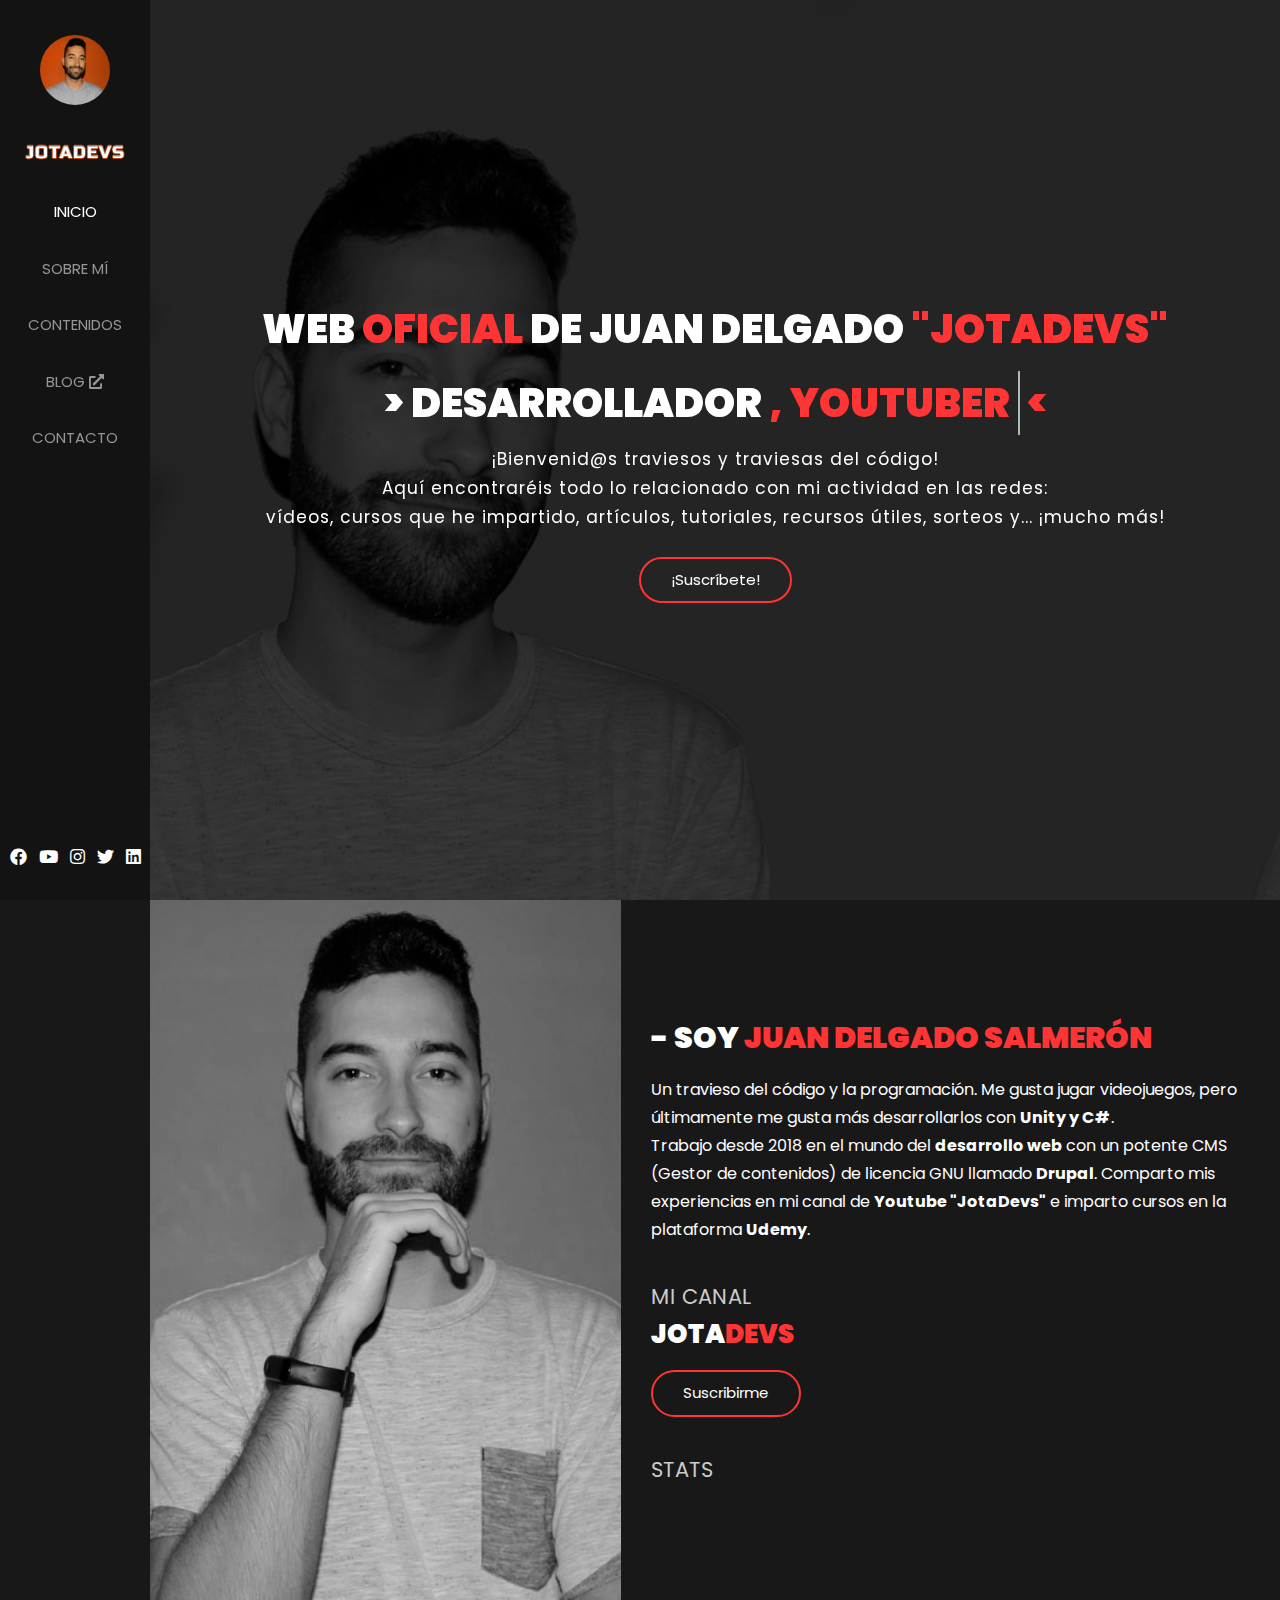
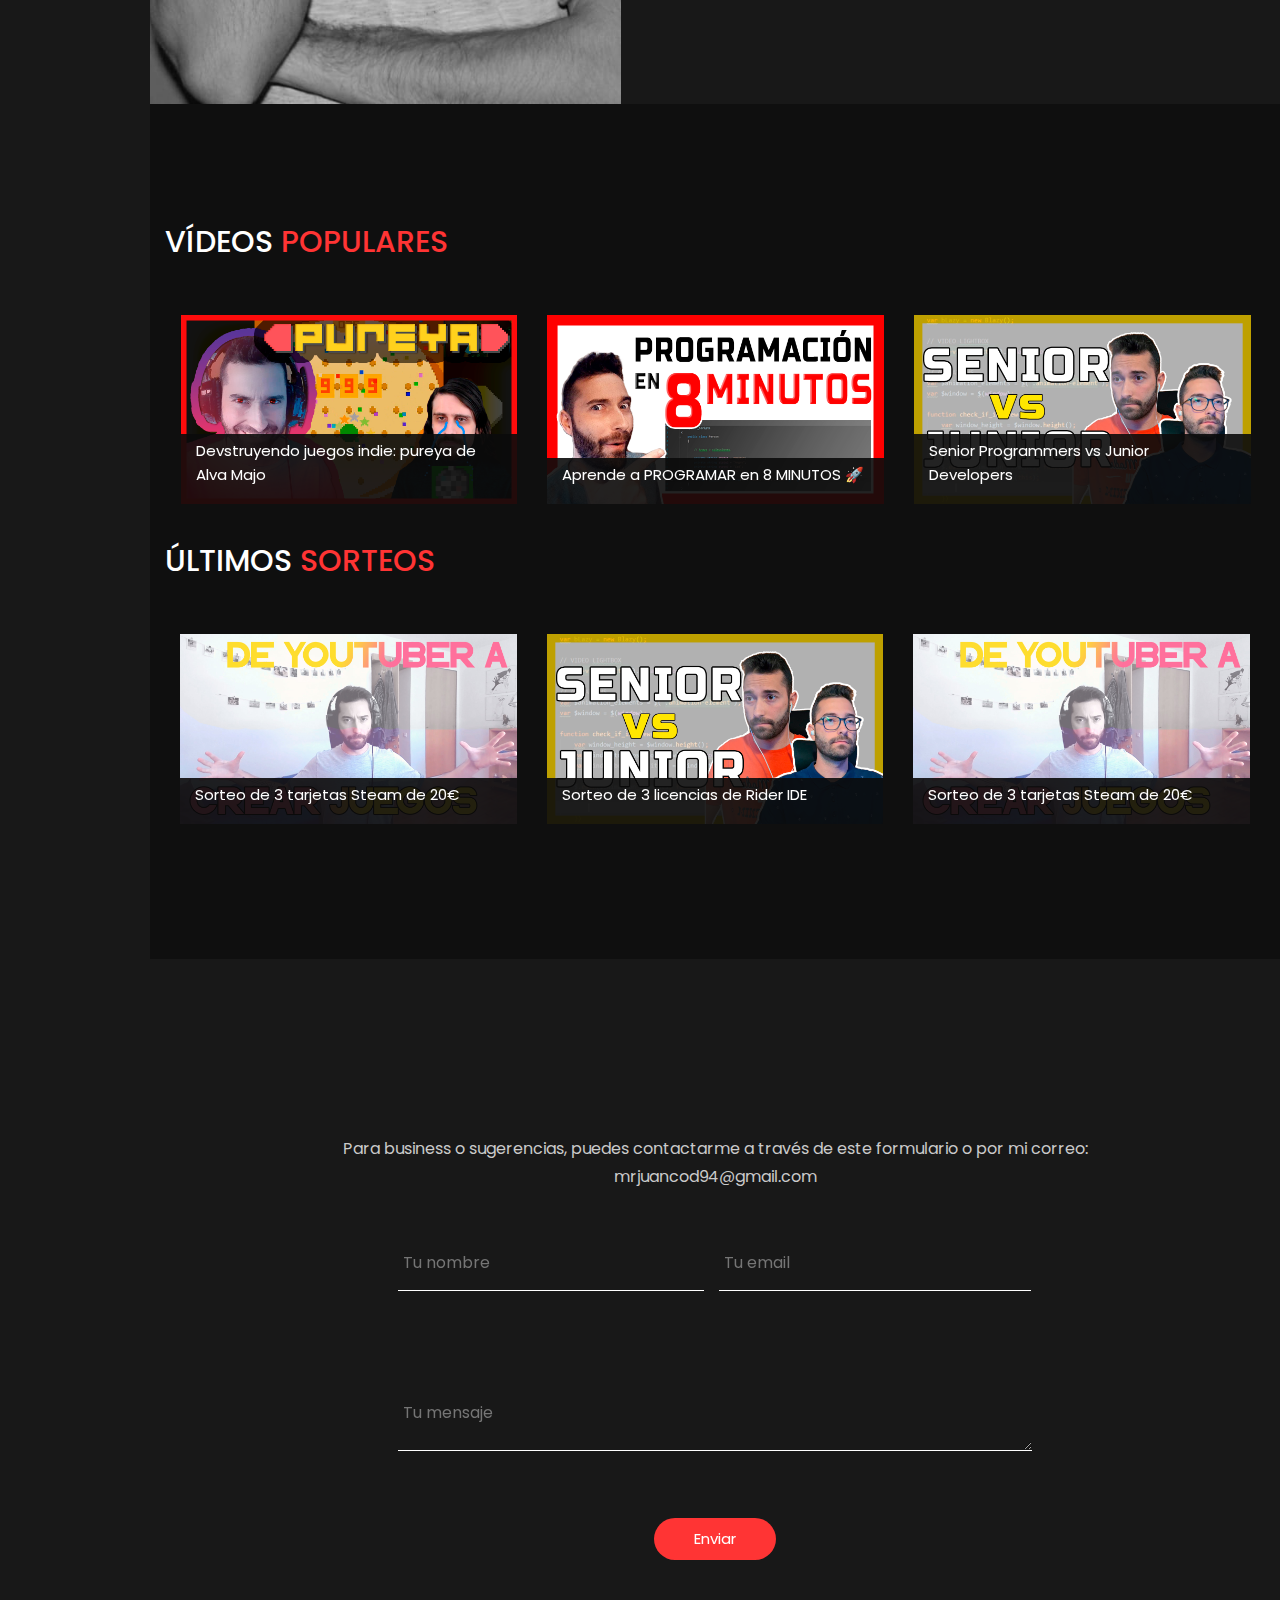
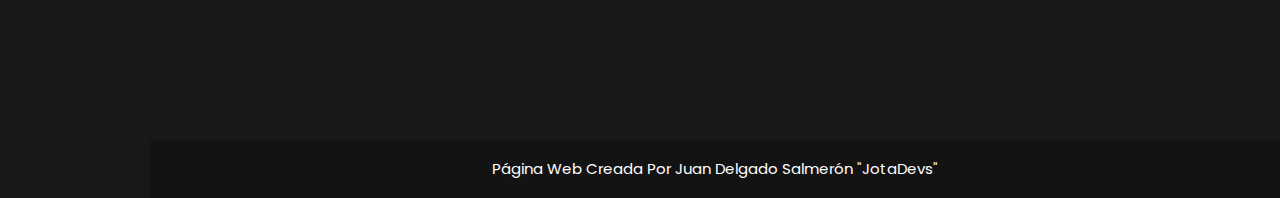
==== commit 5a7e06c7: "New modifications to PRO." ====
--- a/index.html
+++ b/index.html
@@ -53,7 +53,7 @@
                 <ul>
                     <li><a class="current" href="#home" data-scroll-nav="0">Inicio</a></li>
                     <li><a href="#about" data-scroll-nav="1">Sobre mí</a></li>
-                    <li><a href="#work" data-scroll-nav="2">Videos</a></li>
+                    <li><a href="#work" data-scroll-nav="2">Contenidos</a></li>
                     <li><a target="_blank" href="https://juandels3.github.io/">Blog  <i class="fas fa-external-link-alt"></i></a></li>
                     <li><a href="#contact" data-scroll-nav="5">Contacto</a></li>
                 </ul>
@@ -65,6 +65,7 @@
                     <li><a target="_blank" class="footer-socials" href="https://www.youtube.com/c/JotaDevs"><i class="fab fa-youtube"></i></a></li>
                     <li><a target="_blank" class="footer-socials" href="https://www.instagram.com/jota.devs"><i class="fab fa-instagram"></i></a></li>
                     <li><a target="_blank" class="footer-socials" href="https://twitter.com/Jotadevs"><i class="fab fa-twitter"></i></a></li>
+                    <li><a target="_blank" class="footer-socials" href="https://www.linkedin.com/in/juandels3/"><i class="fab fa-linkedin"></i></a></li>
                 </ul>
             </div>
         </div>
@@ -121,8 +122,8 @@
                                 <!-- about-info-->
                                 <div class="personal-info">
                                     <h2>- Soy <span>JUAN DELGADO SALMERÓN</span></h2>
-                                    <p>Soy un travieso del código y el mundo de la programación y la tecnología. Me gustan los videojuegos, pero sobre todo crearlos con motores como <strong>Unity</strong>.<br> Trabajo
-                                    desde 2018 en el mundo del <strong>desarrollo web</strong> con un potente CMS (Gestor de contenidos) llamado <strong>Drupal</strong>. Comparto mis experiencias
+                                    <p>Un travieso del código y la programación. Me gusta jugar videojuegos, pero últimamente me gusta más desarrollarlos con <strong>Unity y C#</strong>.<br> Trabajo
+                                    desde 2018 en el mundo del <strong>desarrollo web</strong> con un potente CMS (Gestor de contenidos) de licencia GNU llamado <strong>Drupal</strong>. Comparto mis experiencias
                                     en mi canal de <strong>Youtube "JotaDevs"</strong> e imparto cursos en la plataforma <strong>Udemy</strong>.</p>
                                 </div>
                                 <div class="general-info">
@@ -134,7 +135,7 @@
                                     </div>
                                     <!-- about-suscribe-->
                                     <div class="subscribe">
-                                        <h4>NÚMEROS</h4>
+                                        <h4>STATS</h4>
                                     </div>
                                 </div>
                                 <div class="count-area" data-aos="fade-up" data-aos-anchor-placement="top-bottom" data-aos-easing="linear" data-aos-duration="1000">
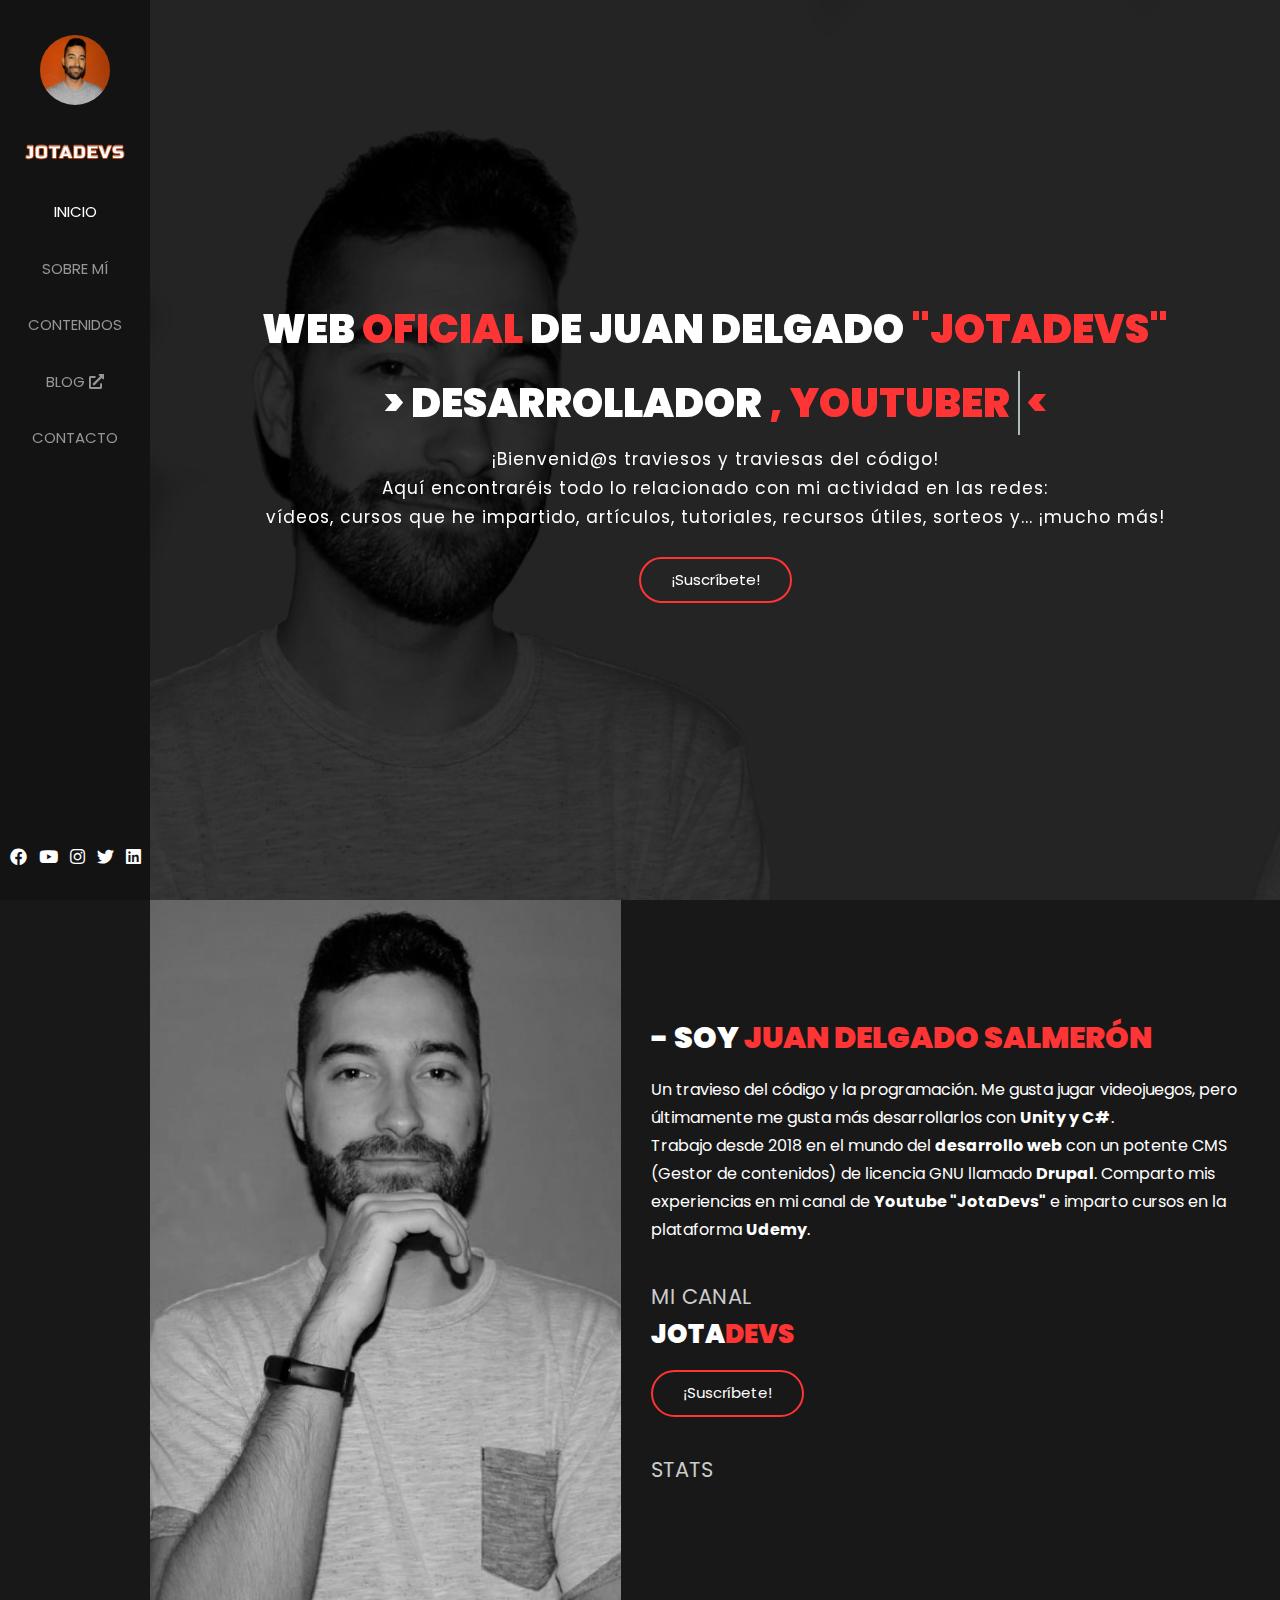
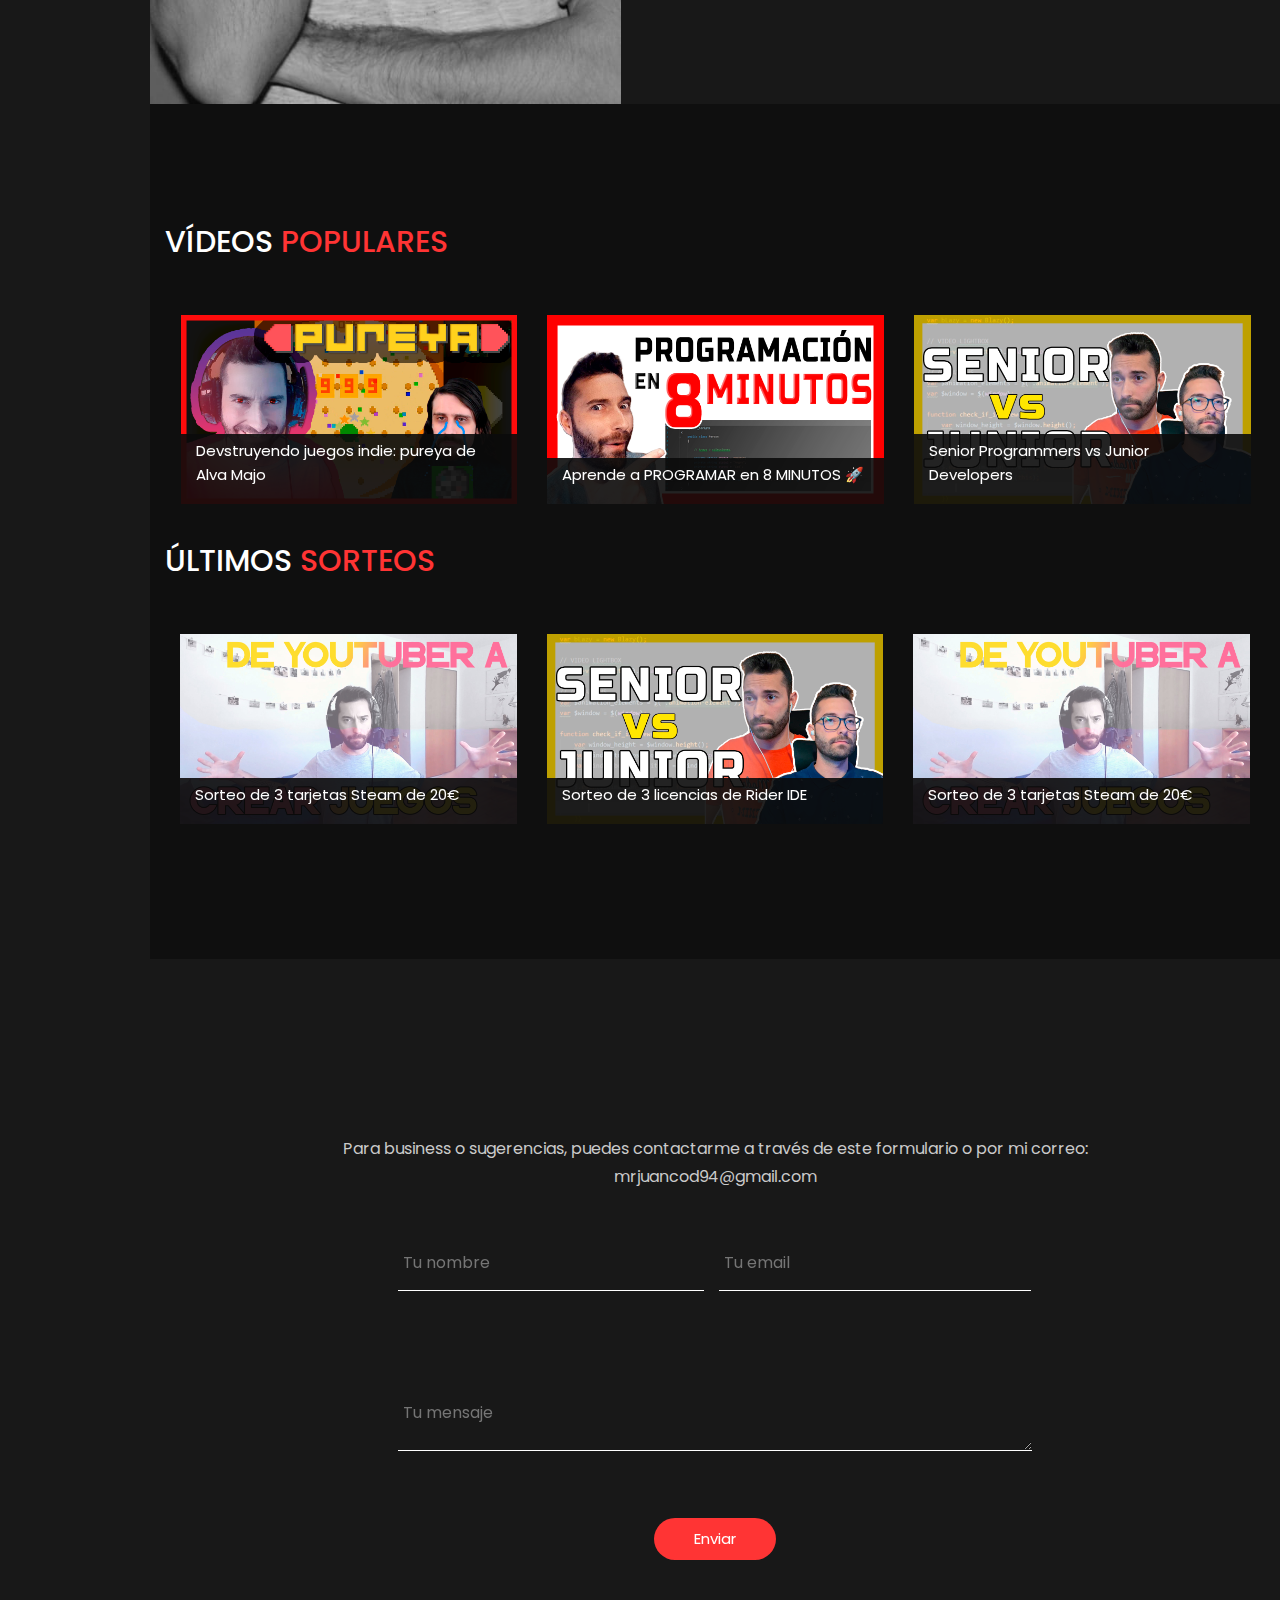
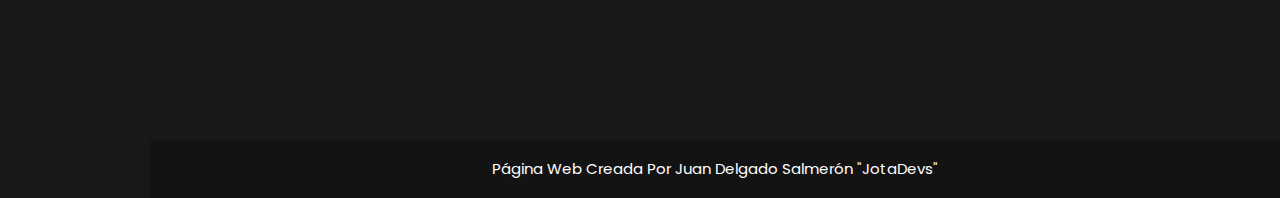
==== commit 8fe04bf3: "New modifications to PRO." ====
--- a/index.html
+++ b/index.html
@@ -131,7 +131,7 @@
                                     <div class="channel-name">
                                         <h4>MI CANAL</h4>
                                         <h3>JOTA<span>DEVS</span></h3>
-                                        <a href="#">Suscribirme</a>
+                                        <a href="https://www.youtube.com/c/jotadevs?sub_confirmation=1">¡Suscríbete!</a>
                                     </div>
                                     <!-- about-suscribe-->
                                     <div class="subscribe">
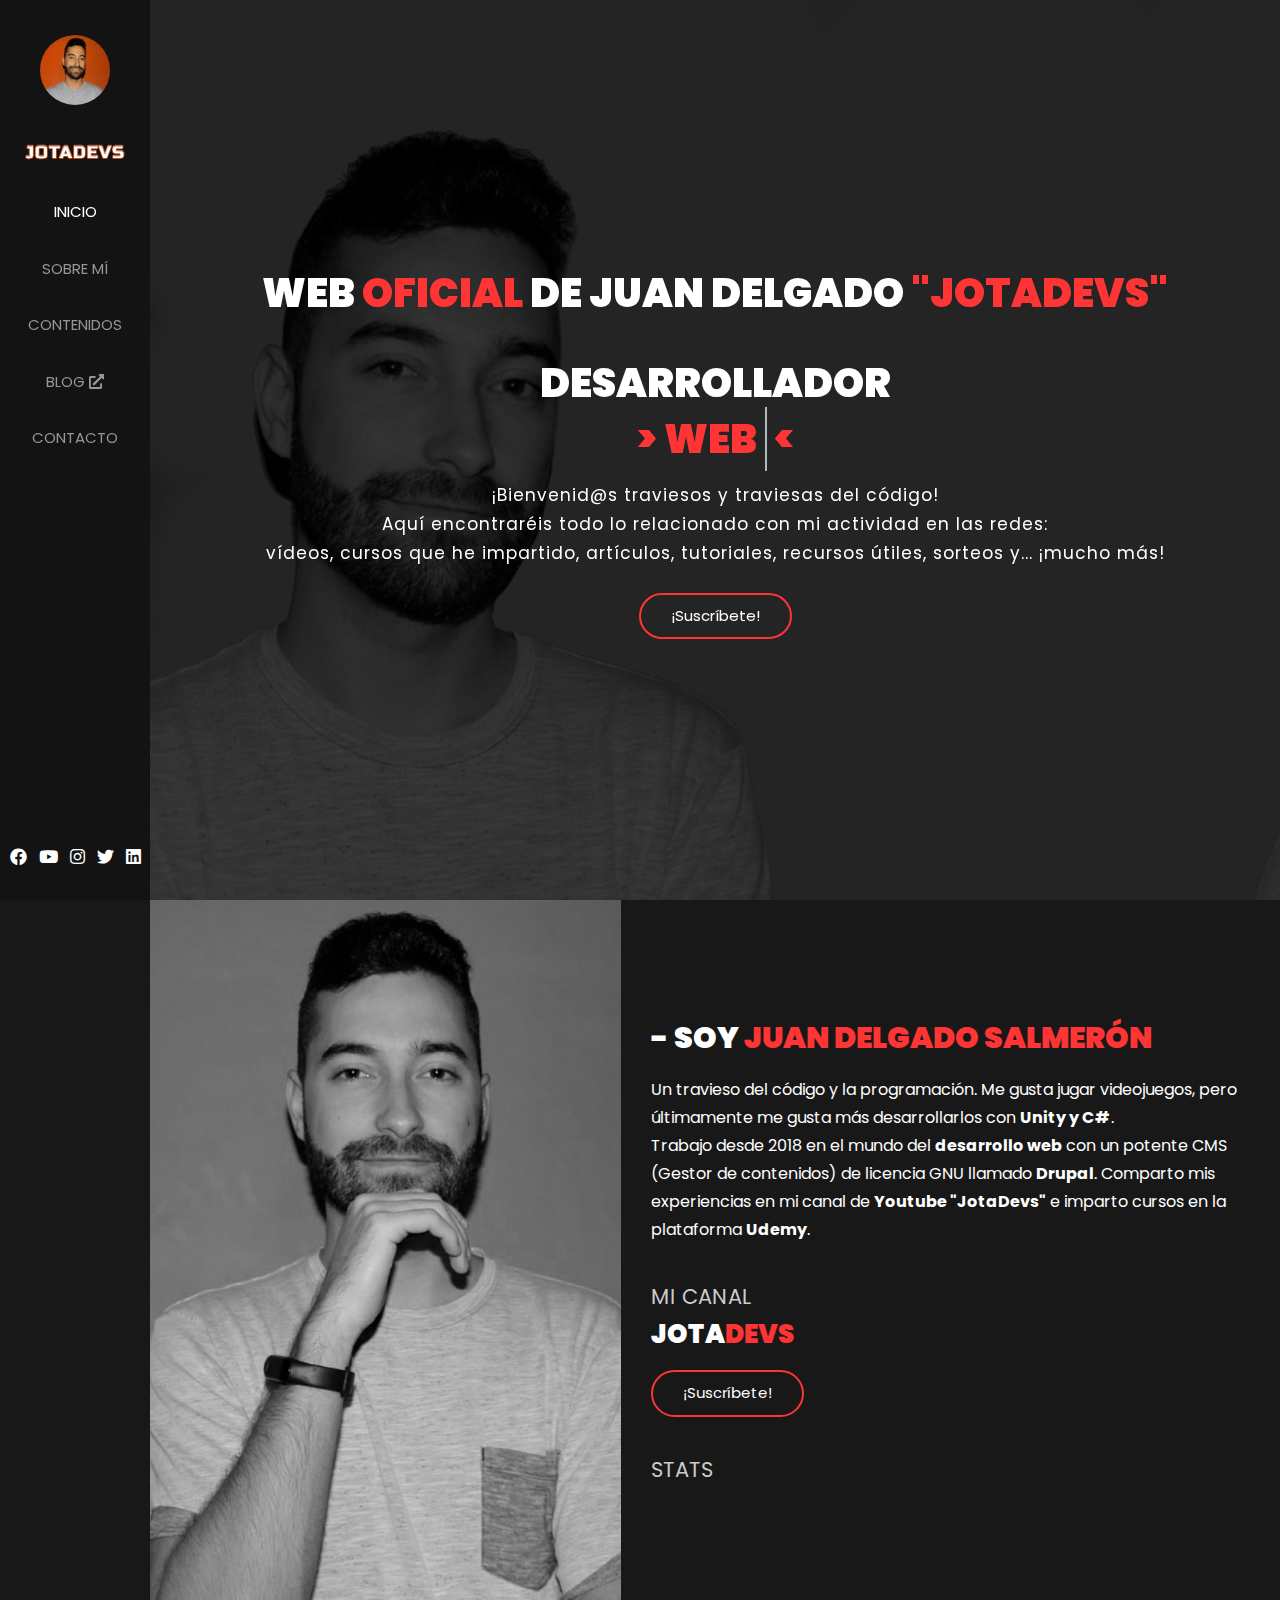
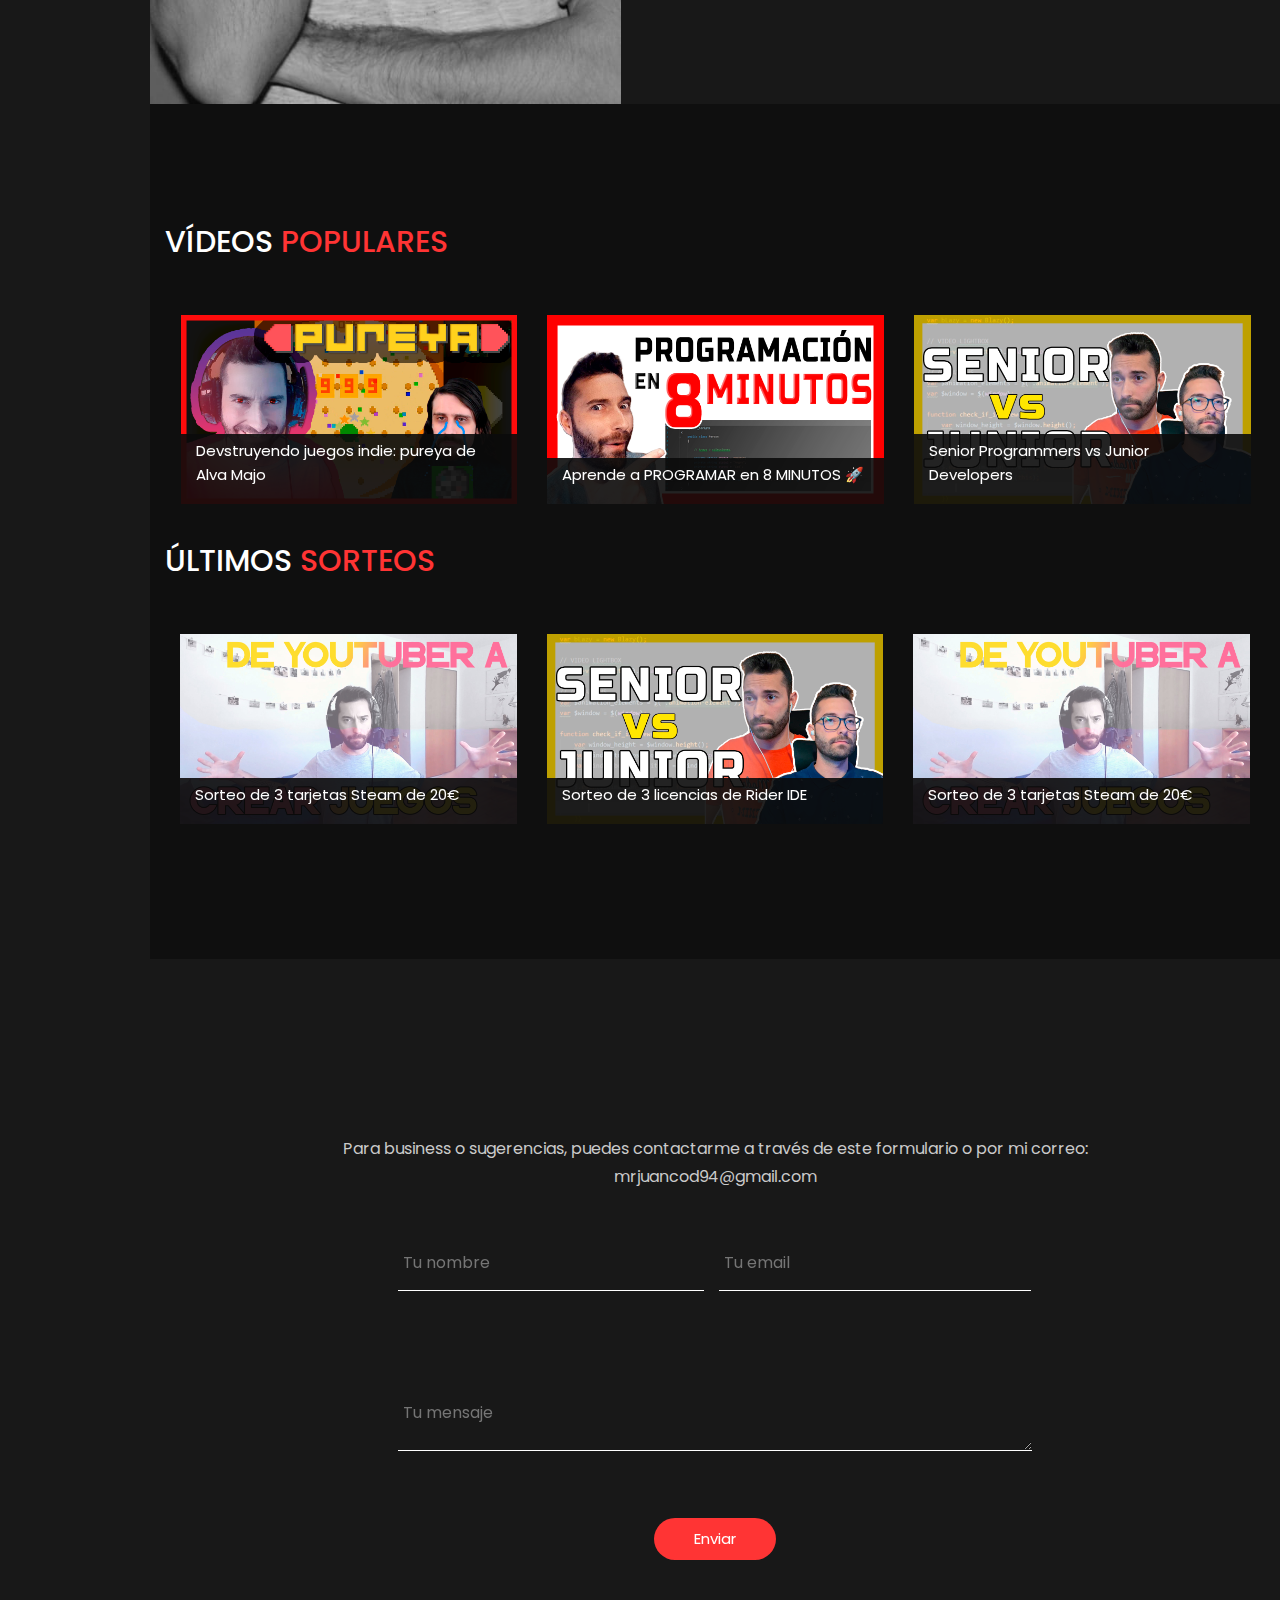
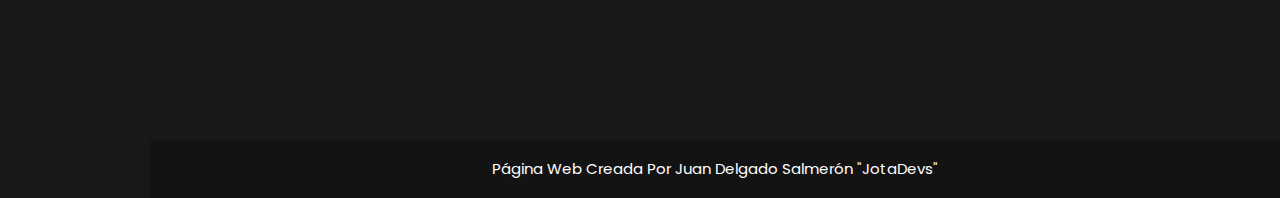
==== commit 51e69267: "New modifications to PRO." ====
--- a/index.html
+++ b/index.html
@@ -92,11 +92,11 @@
             <div class="header-area-2 " id="particles-js">
                 <div class="intro-text">
                     <!-- intro-heading-->
-                    <h1 class="cd-headline  clip">WEB <span>OFICIAL</span> DE JUAN DELGADO <span>"JOTADEVS"</span></h1>
-                    <h1 class="cd-headline  clip">> DESARROLLADOR <span class="cd-words-wrapper"><b class="is-visible">, YOUTUBER</b><b>web</b><b>de videojuegos</b><b>drupal</b><b>, instructor en Udemy</b></span> <span> < </span></h1>
-                    <p>¡Bienvenid@s traviesos y traviesas del código!<br>
-                        Aquí encontraréis todo lo relacionado con mi actividad en las redes:<br>
-                        vídeos, cursos que he impartido, artículos, tutoriales, recursos útiles, sorteos y... ¡mucho más!</p>
+                    <h1 class="cd-headline  clip">WEB <span>OFICIAL</span> DE JUAN DELGADO <span>"JOTADEVS"</span></h1><br>
+                    <h1 class="cd-headline  clip">DESARROLLADOR <br> <span> > </span> <span class="cd-words-wrapper"><b class="is-visible">WEB</b><b>de videojuegos</b><b>drupal</b><b>y youtuber</b></span> <span> < </span></h1>
+                    <p>¡Bienvenid@s traviesos y traviesas del código!</p>
+                    <p>Aquí encontraréis todo lo relacionado con mi actividad en las redes:<br>
+                    vídeos, cursos que he impartido, artículos, tutoriales, recursos útiles, sorteos y... ¡mucho más!</p>
                     <!-- about-button-->
                     <div class="learnmore">
                         <a target="_blank" href="https://www.youtube.com/c/jotadevs?sub_confirmation=1" class="skill-btn">¡Suscríbete!</a>
@@ -115,7 +115,7 @@
                         </div>
                         <!-- about-image-mobile screen-->
                         <div class=" col-sm-12 col-xs-12 d-block d-md-none grid-p-left grid-p-right">
-                            <div class="about-image"><img src="img/about.jpg" alt="Juan Delgado Salmerón"></div>
+                            <div class="about-image"></div>
                         </div>
                         <div class="col-xl-7 col-md-8 col-sm-12 col-xs-12 grid-p-left grid-p-right">
                             <div class="about-content">
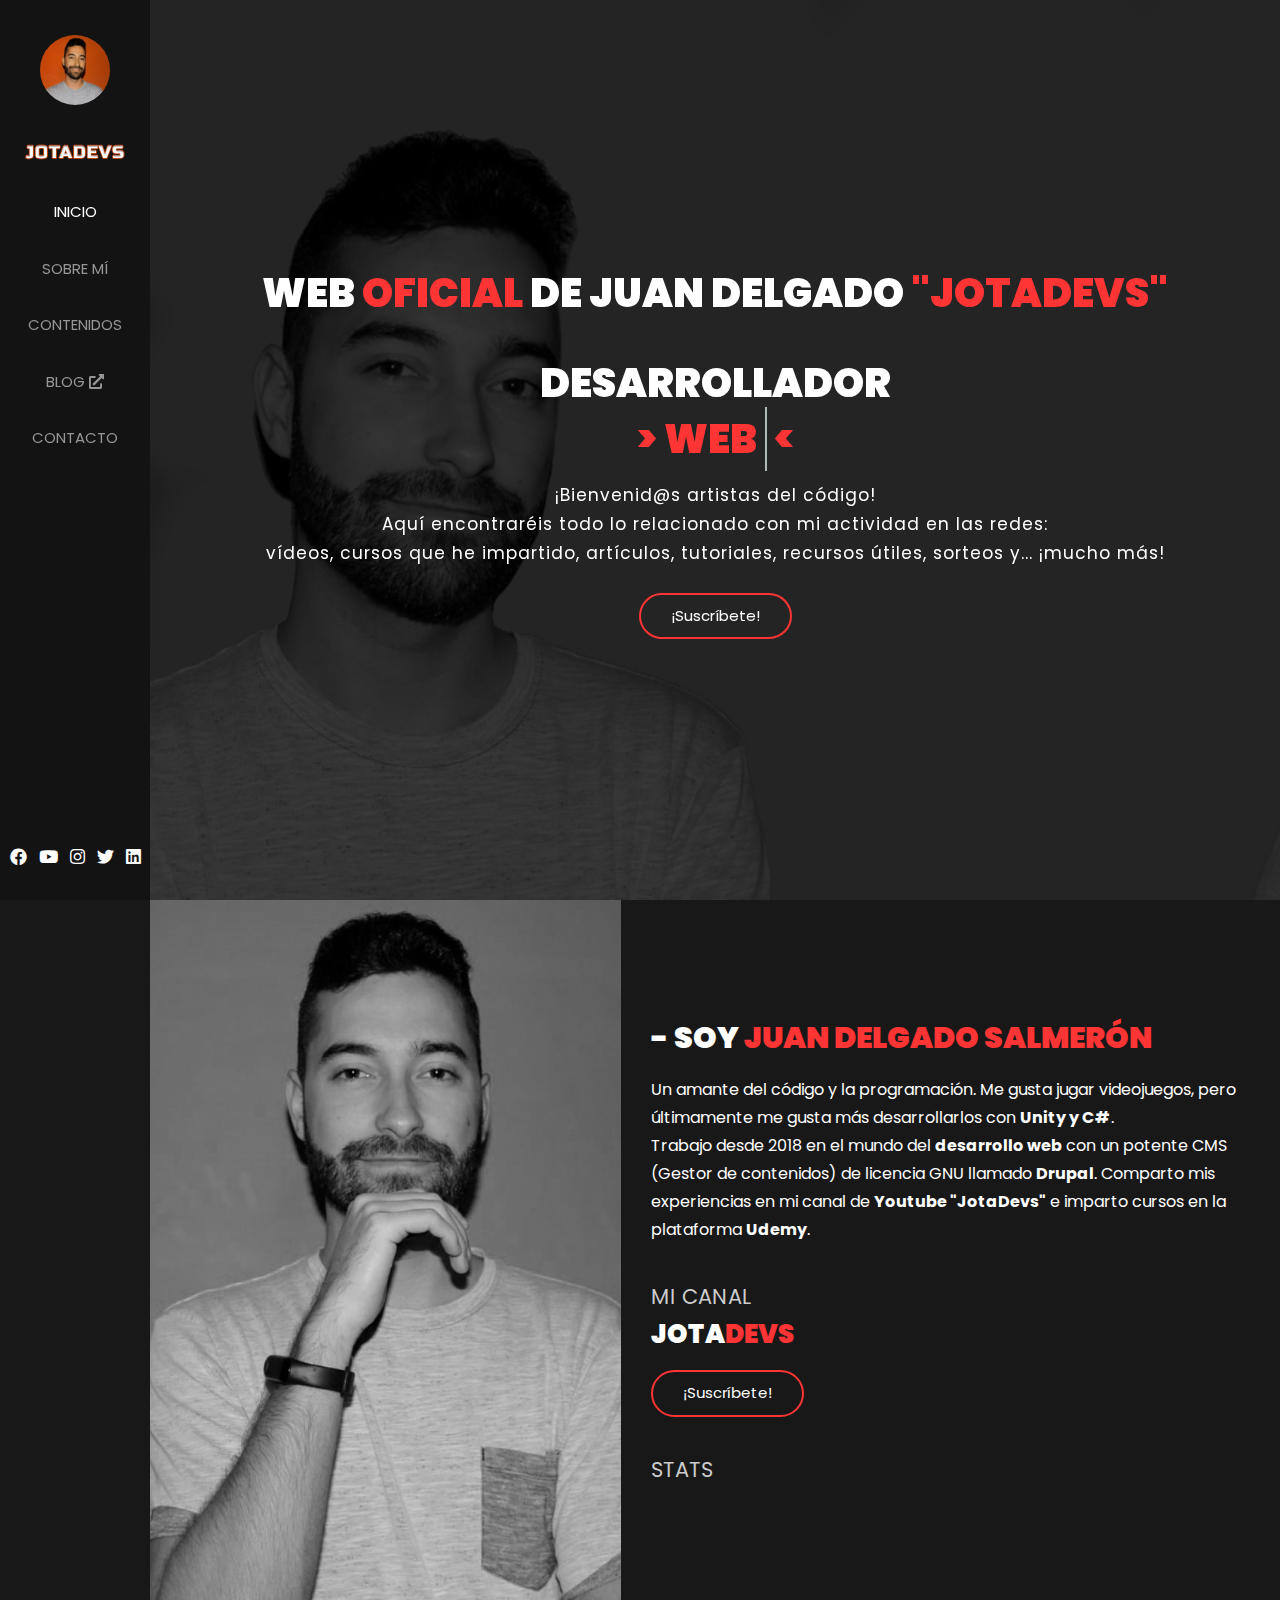
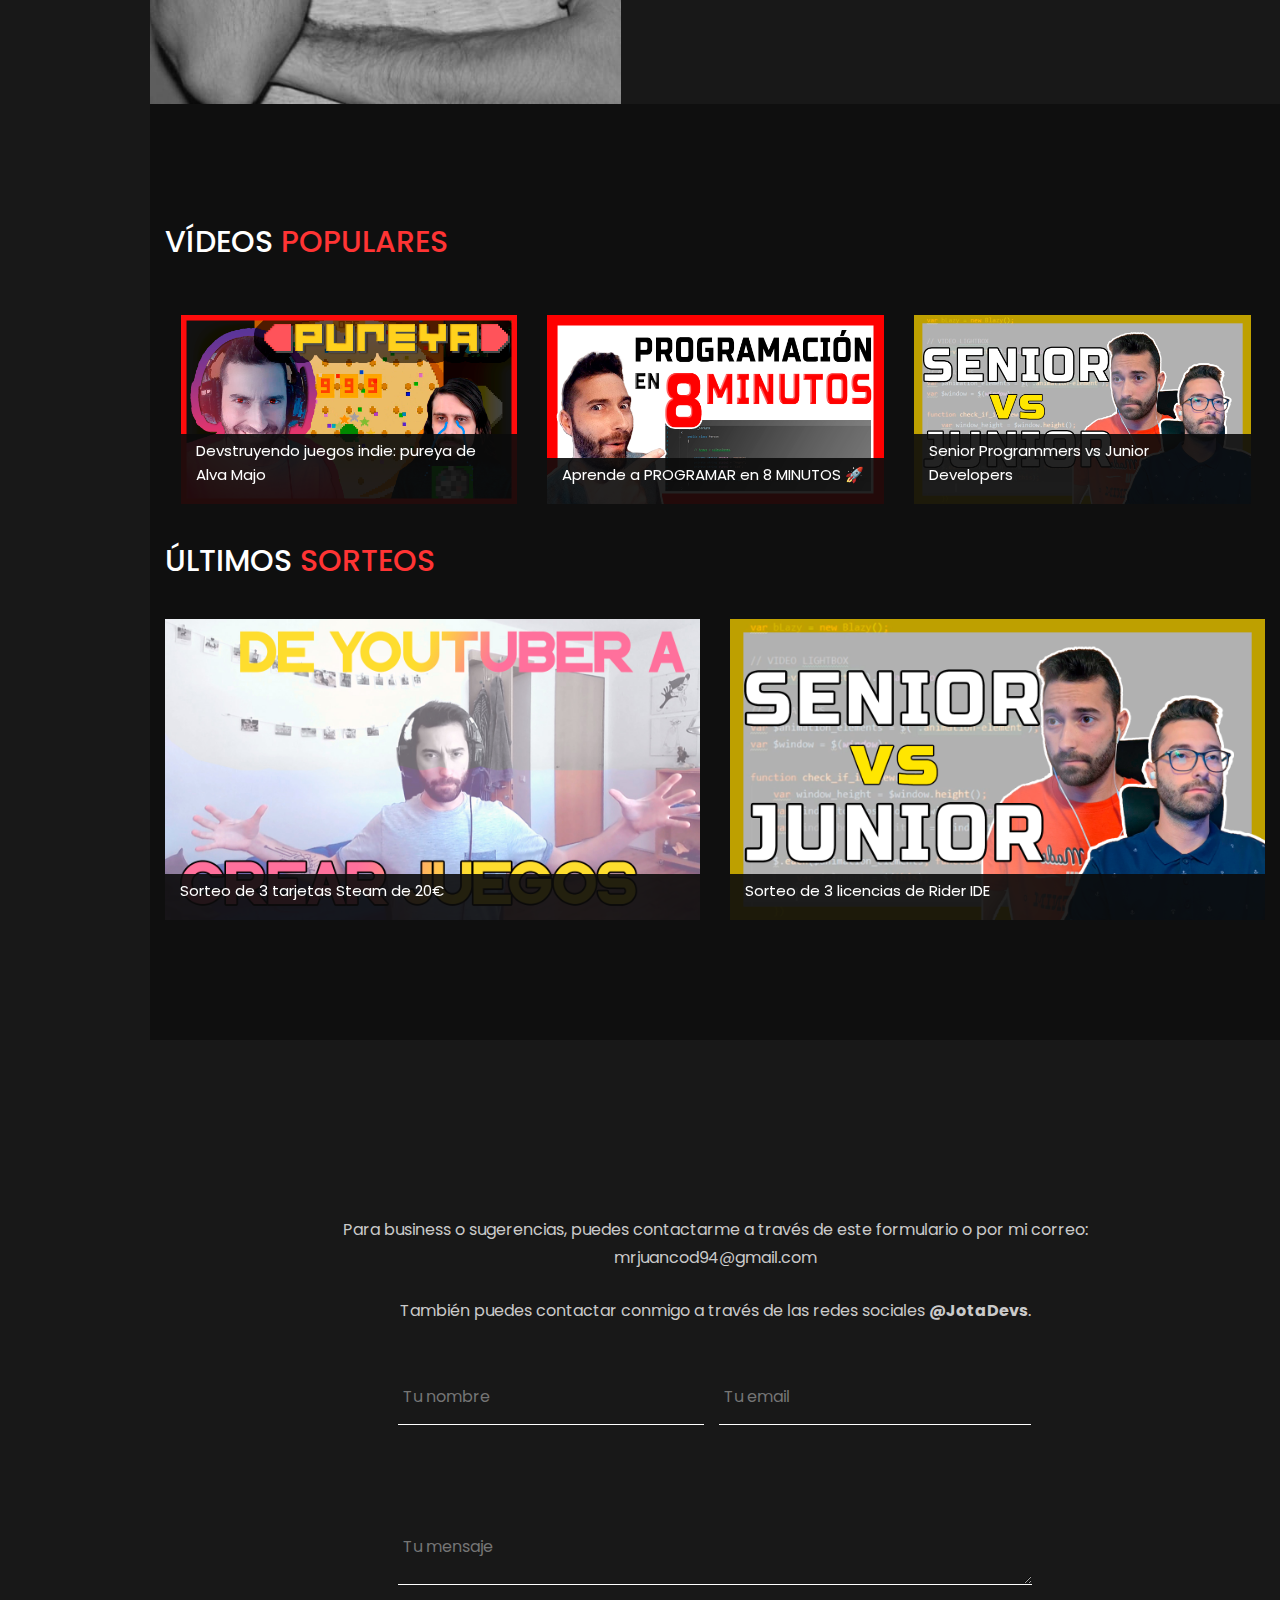
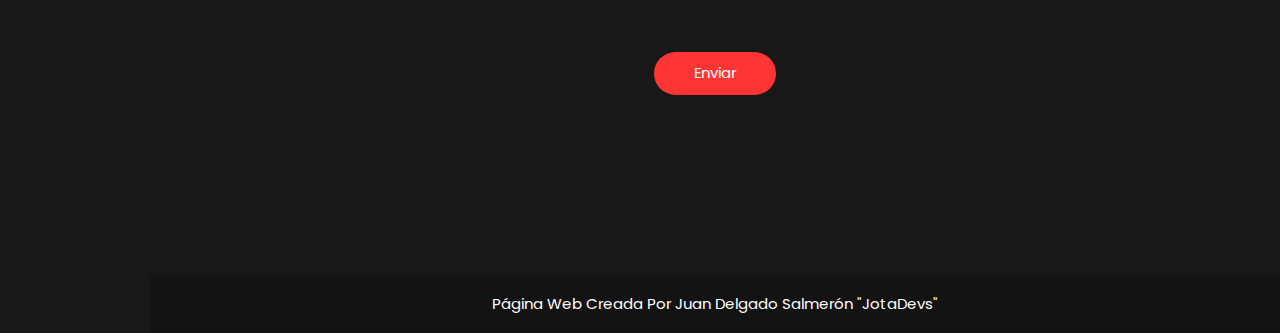
==== commit 6c07aa7e: "New changes." ====
--- a/index.html
+++ b/index.html
@@ -27,6 +27,15 @@
     <!-- Main CSS -->
     <link rel="stylesheet" href="style.css">
     <link rel="stylesheet" href="css/responsive.css">
+    <!-- Global site tag (gtag.js) - Google Analytics -->
+    <script async src="https://www.googletagmanager.com/gtag/js?id=G-EX9CBM2F3D"></script>
+    <script>
+        window.dataLayer = window.dataLayer || [];
+        function gtag(){dataLayer.push(arguments);}
+        gtag('js', new Date());
+
+        gtag('config', 'G-EX9CBM2F3D');
+    </script>
 </head>
 
 <body data-spy="scroll" data-target=".navbar" data-offset="50">
@@ -94,7 +103,7 @@
                     <!-- intro-heading-->
                     <h1 class="cd-headline  clip">WEB <span>OFICIAL</span> DE JUAN DELGADO <span>"JOTADEVS"</span></h1><br>
                     <h1 class="cd-headline  clip">DESARROLLADOR <br> <span> > </span> <span class="cd-words-wrapper"><b class="is-visible">WEB</b><b>de videojuegos</b><b>drupal</b><b>y youtuber</b></span> <span> < </span></h1>
-                    <p>¡Bienvenid@s traviesos y traviesas del código!</p>
+                    <p>¡Bienvenid@s artistas del código!</p>
                     <p>Aquí encontraréis todo lo relacionado con mi actividad en las redes:<br>
                     vídeos, cursos que he impartido, artículos, tutoriales, recursos útiles, sorteos y... ¡mucho más!</p>
                     <!-- about-button-->
@@ -122,7 +131,7 @@
                                 <!-- about-info-->
                                 <div class="personal-info">
                                     <h2>- Soy <span>JUAN DELGADO SALMERÓN</span></h2>
-                                    <p>Un travieso del código y la programación. Me gusta jugar videojuegos, pero últimamente me gusta más desarrollarlos con <strong>Unity y C#</strong>.<br> Trabajo
+                                    <p>Un amante del código y la programación. Me gusta jugar videojuegos, pero últimamente me gusta más desarrollarlos con <strong>Unity y C#</strong>.<br> Trabajo
                                     desde 2018 en el mundo del <strong>desarrollo web</strong> con un potente CMS (Gestor de contenidos) de licencia GNU llamado <strong>Drupal</strong>. Comparto mis experiencias
                                     en mi canal de <strong>Youtube "JotaDevs"</strong> e imparto cursos en la plataforma <strong>Udemy</strong>.</p>
                                 </div>
@@ -279,7 +288,7 @@
                                 <h3>ÚLTIMOS <span>SORTEOS</span></h3>
                             </div>
                         </div>
-                        <div class="dot-list owl-carousel">
+                        <div class="dot-list-2 owl-carousel">
                             <!-- single-work-->
                             <div class="col-xl-12 col-md-12 col-sm-12 col-xs-12">
                                 <div class="single-work">
@@ -321,6 +330,7 @@
                                 <div class="section-description">
                                     <p>Para business o sugerencias, puedes contactarme a través de este formulario o por mi correo:
                                         <br>mrjuancod94@gmail.com</p>
+                                    <p>También puedes contactar conmigo a través de las redes sociales <strong>@JotaDevs</strong>.</p>
                                 </div>
                             </div>
                         </div>
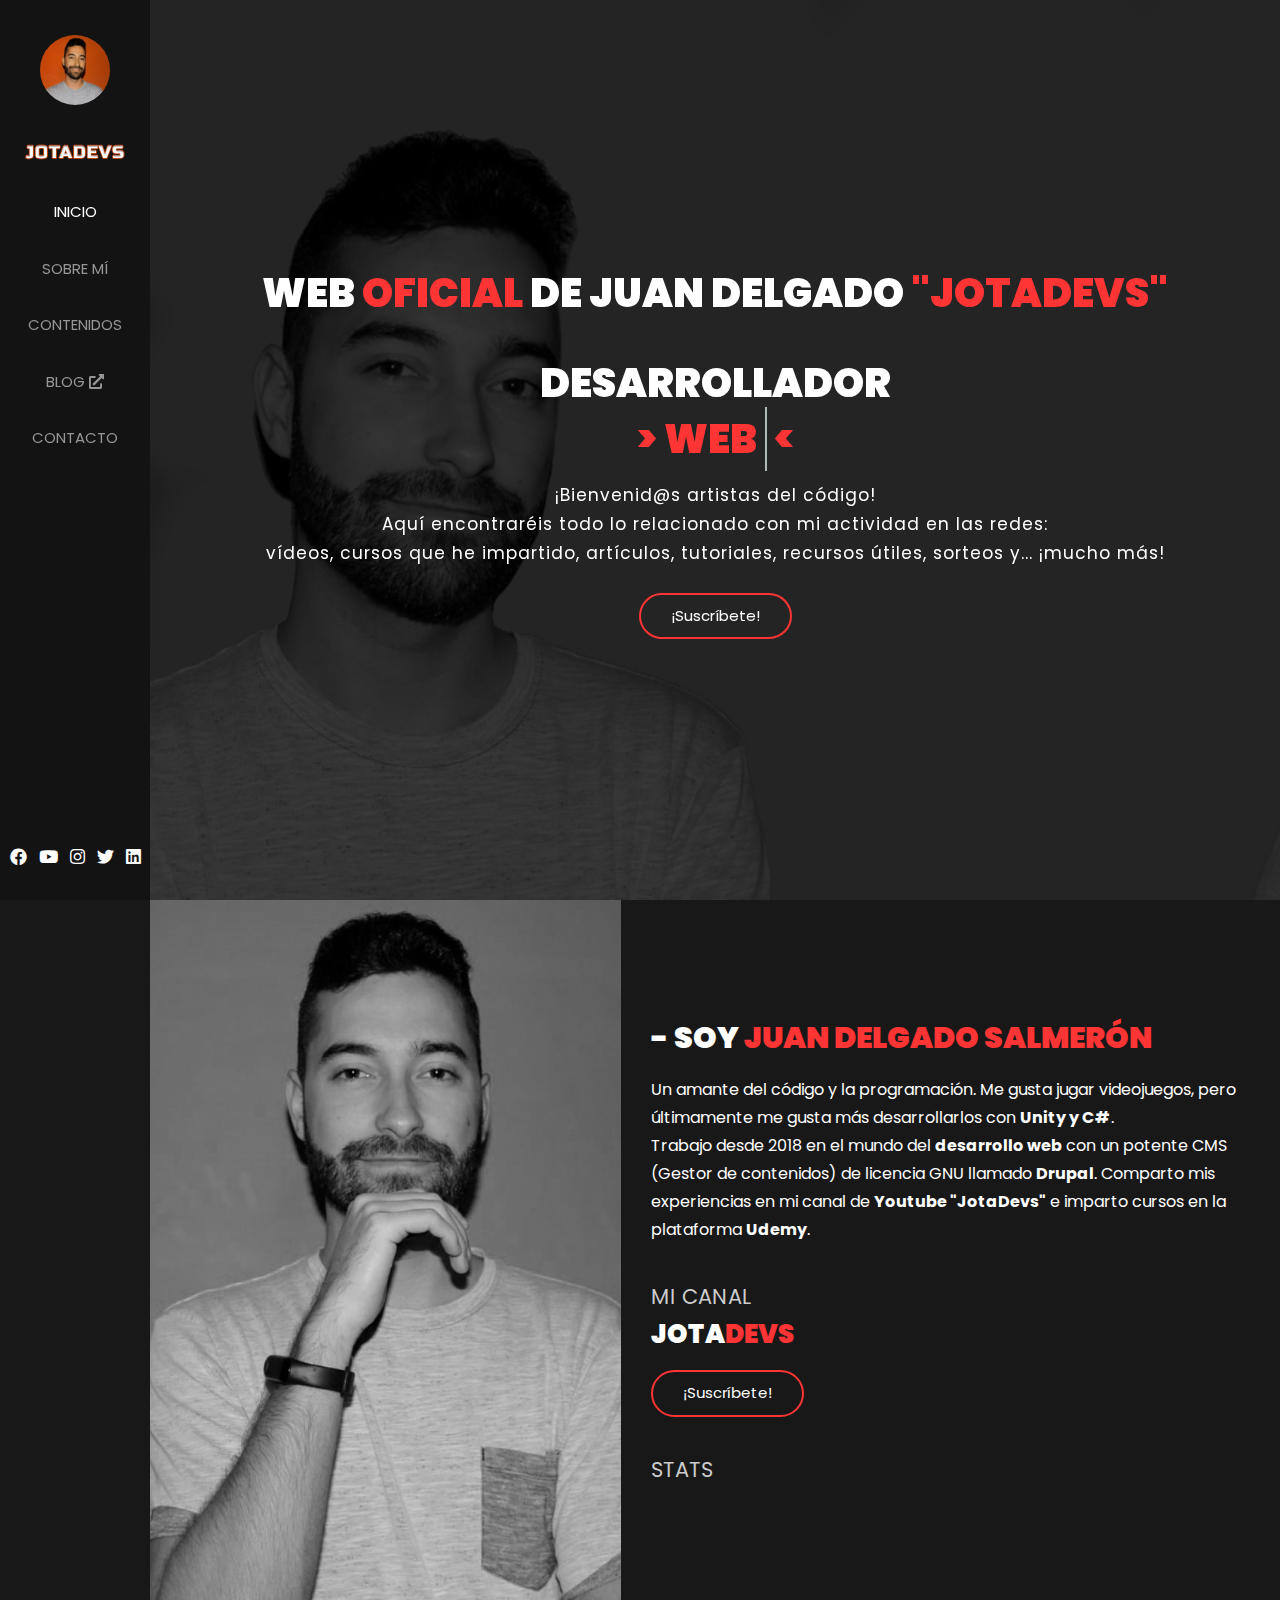
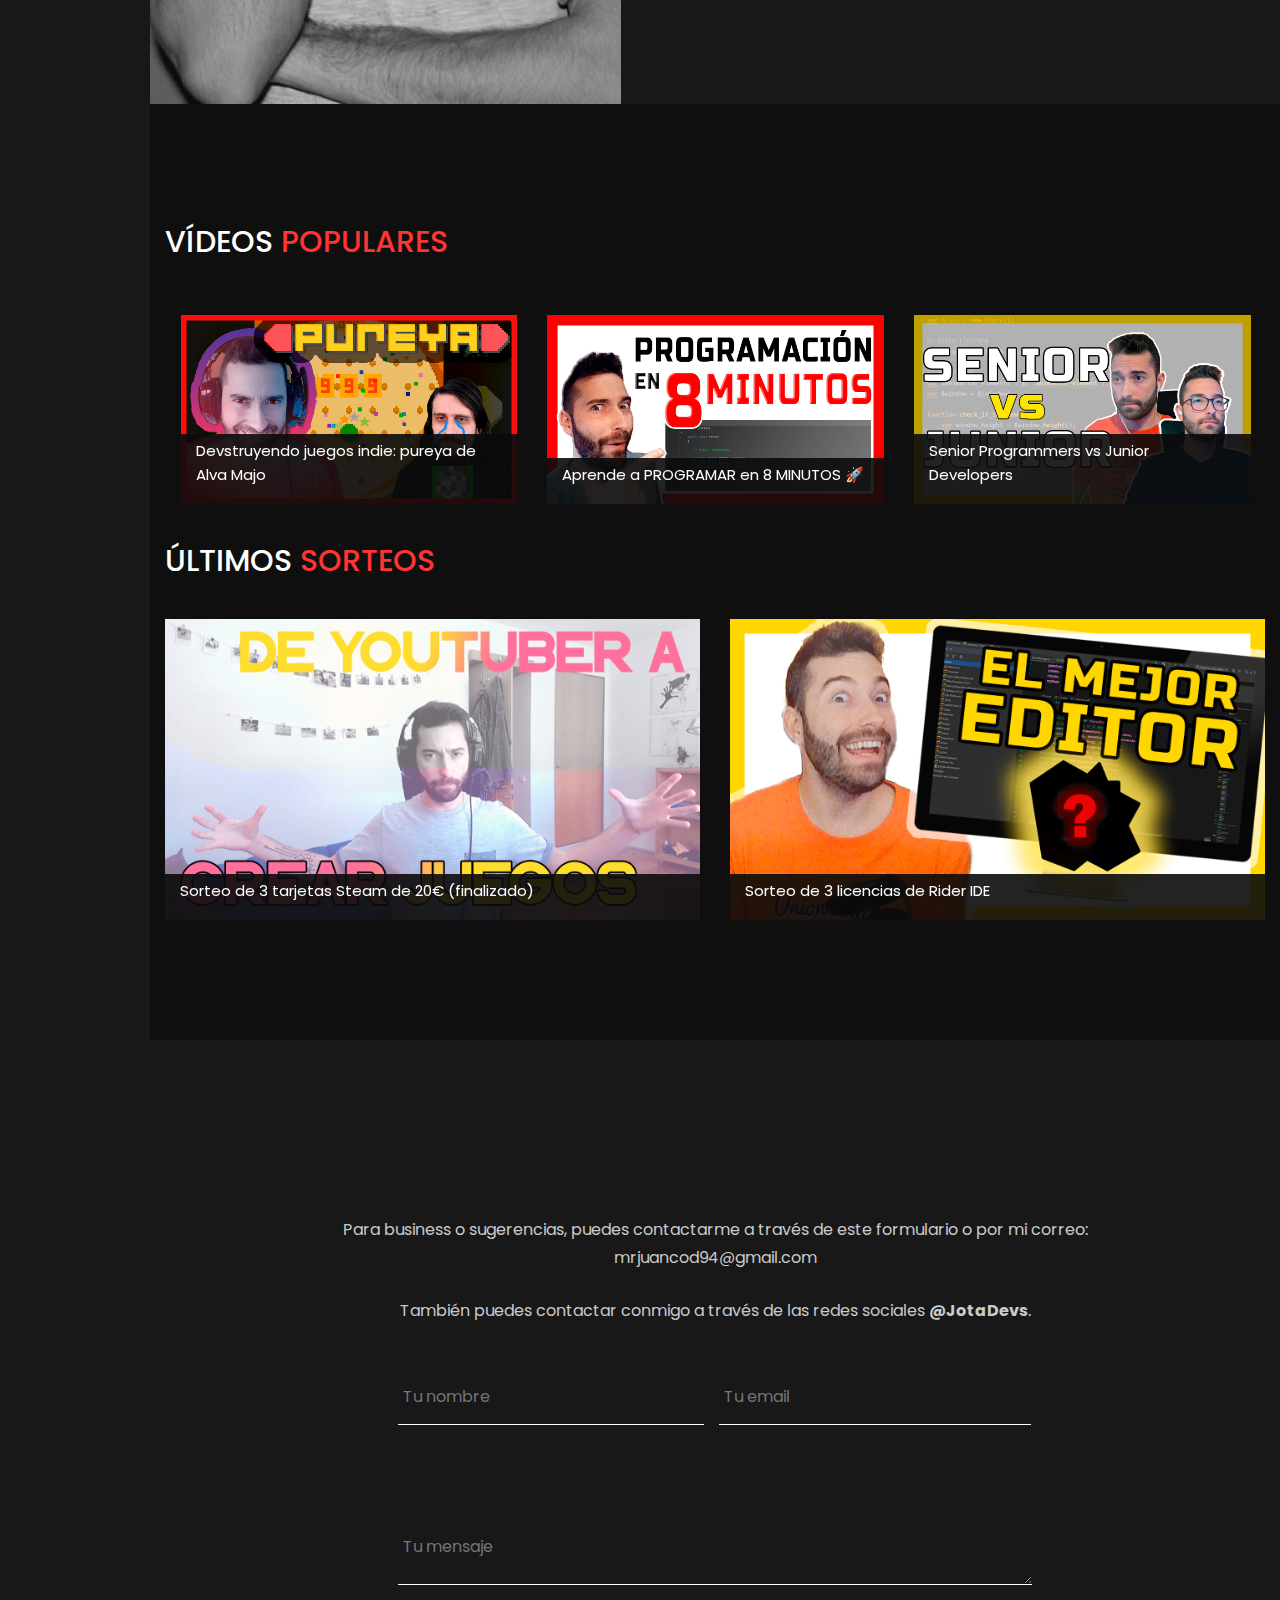
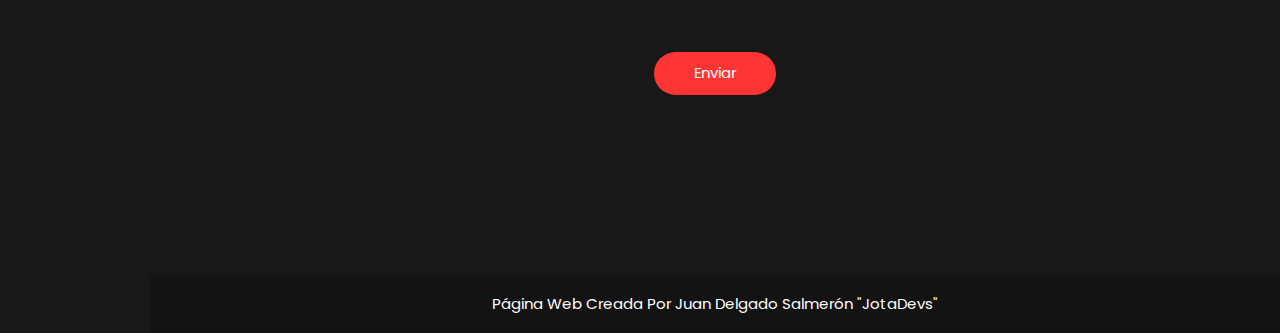
==== commit 50a78695: "Update sort" ====
--- a/index.html
+++ b/index.html
@@ -295,7 +295,7 @@
                                     <a target="_blank" href="https://mychampgame.com/es/sorteo-jotadevs">
                                     <img src="img/work/steam.jpg" alt="Sorteo de steam">
                                     <div class="work-text">
-                                        <p>Sorteo de 3 tarjetas Steam de 20€</p>
+                                        <p>Sorteo de 3 tarjetas Steam de 20€ (finalizado)</p>
                                     </div>
                                     </a>
                                 </div>
@@ -304,7 +304,7 @@
                             <div class="col-xl-12 col-md-12 col-sm-12 col-xs-12">
                                 <div class="single-work">
                                     <a href="sorteo-jetbrains-20-05-21.html">
-                                        <img src="img/work/3.png" alt="Sorteo de 3 licencias de Rider IDE">
+                                        <img src="img/work/el-mejor-editor.png" alt="Sorteo de 3 licencias de Rider IDE">
                                         <div class="work-text">
                                             <p>Sorteo de 3 licencias de Rider IDE</p>
                                         </div>
--- a/style.css
+++ b/style.css
@@ -1120,6 +1120,12 @@
 	padding: 100px 25px 50px 100px;
 }
 
+.blog-paragraph ul li {
+	color: #ccc;
+	text-align: justify;
+	font-size: 20px;
+}
+
 .blog-paragraph p {
 	color: #ccc;
 	text-align: justify
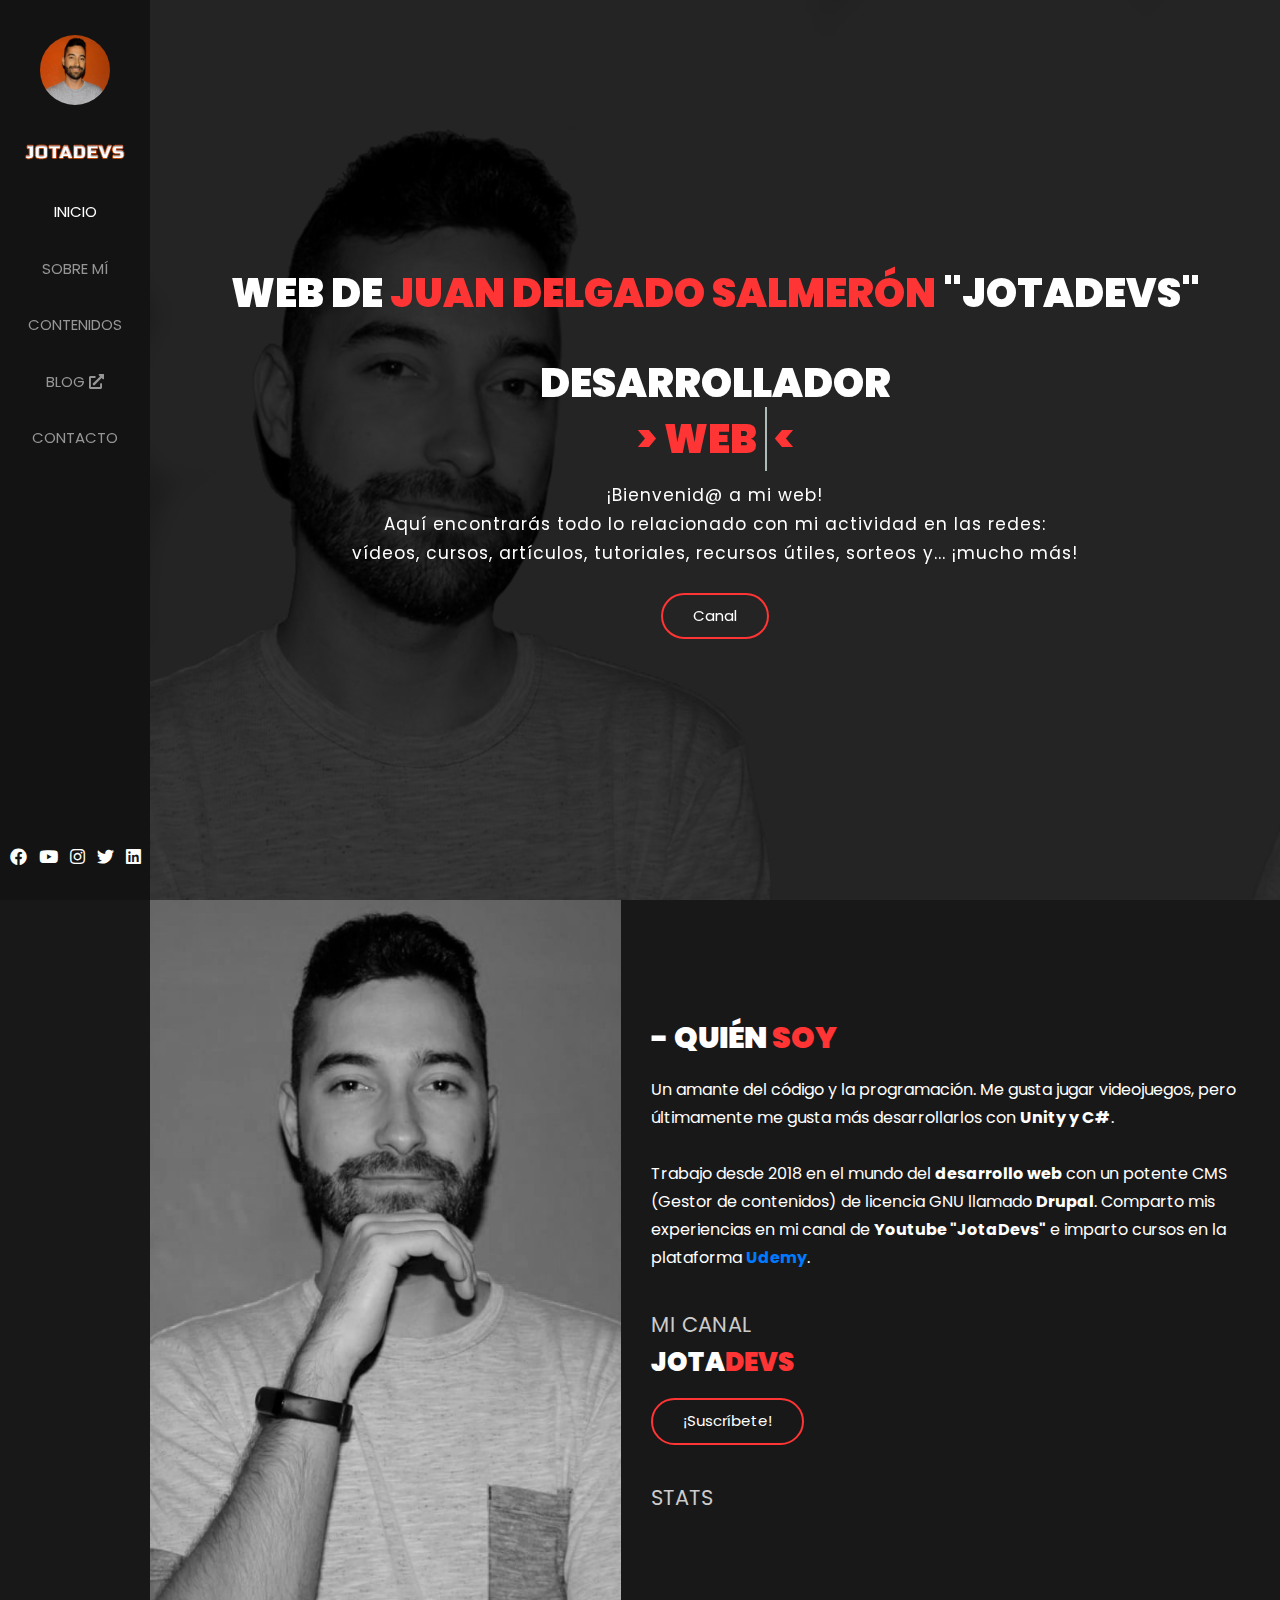
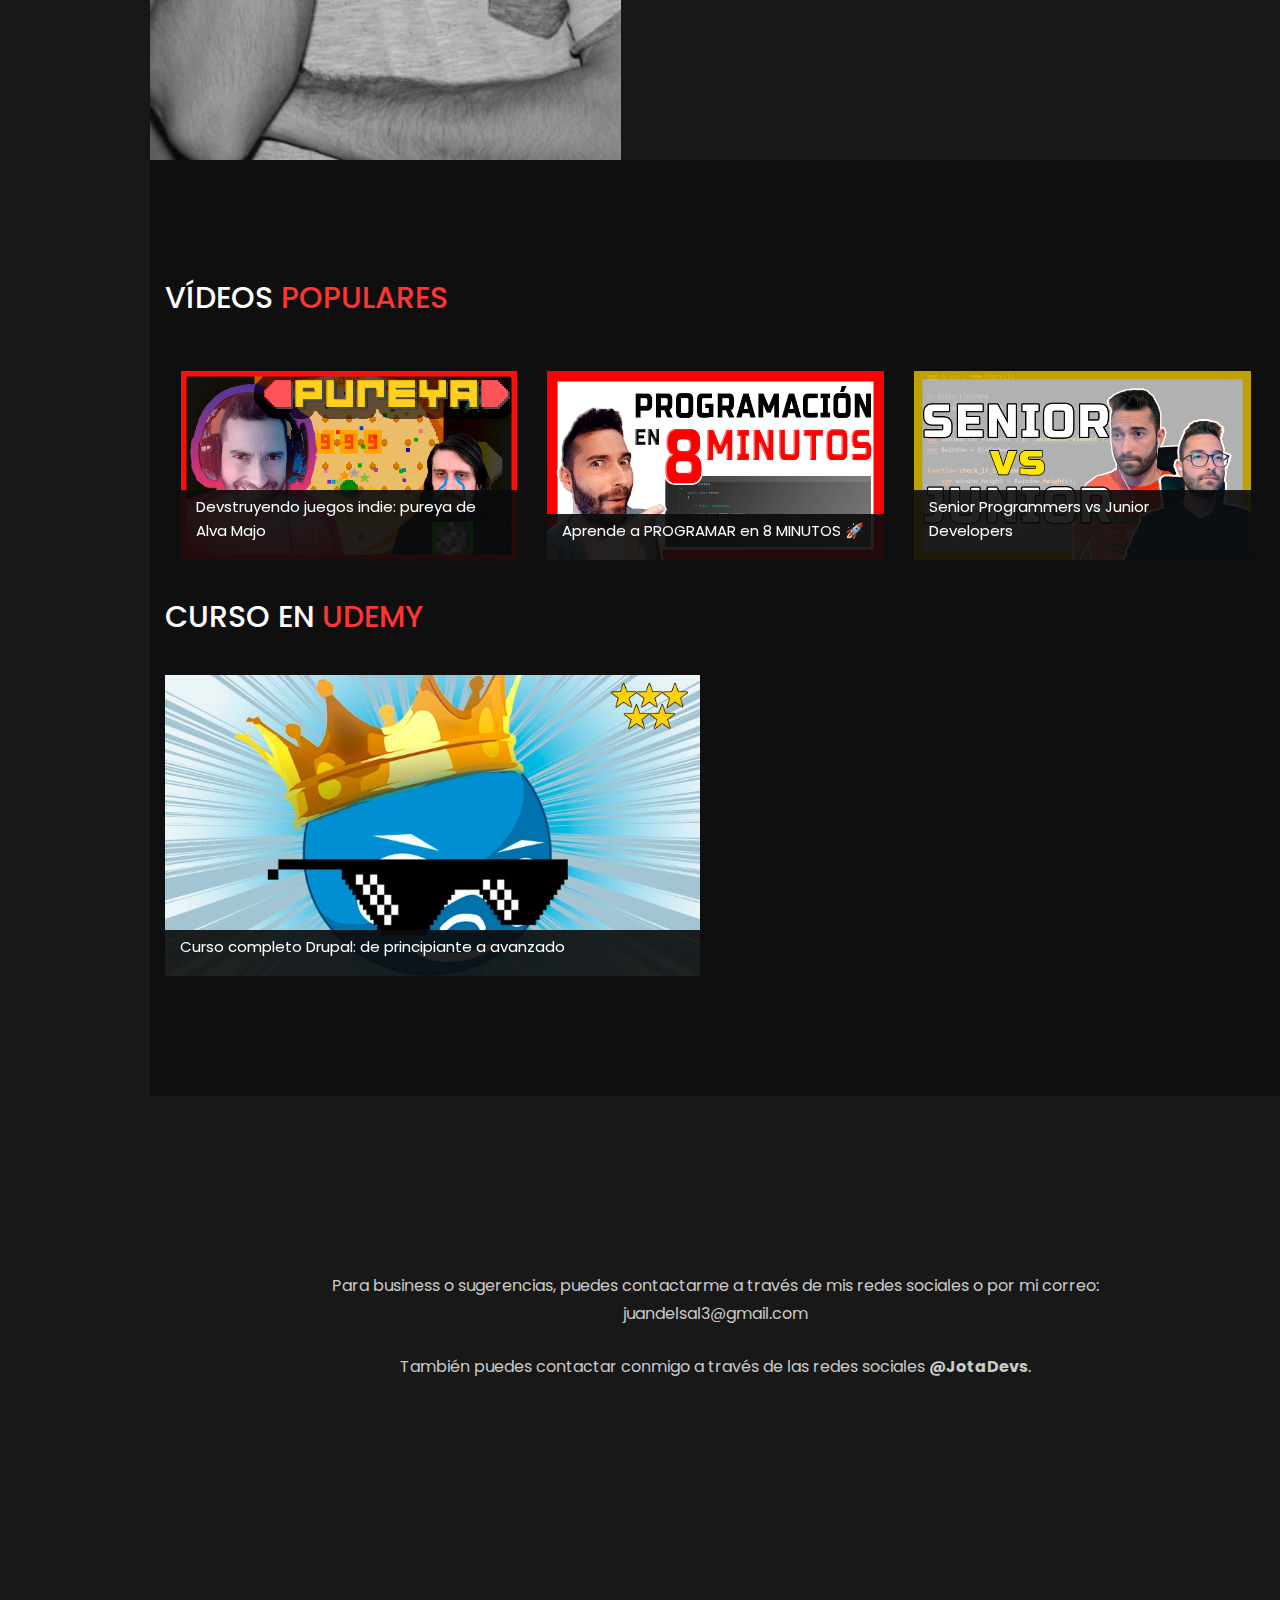
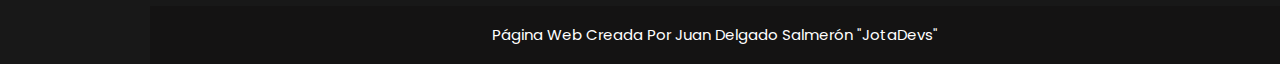
==== commit 0037d606: "Cambios en la web." ====
--- a/index.html
+++ b/index.html
@@ -2,11 +2,11 @@
 <html lang="es">
 
 <head>
-    <title>JotaDevs - Web oficial de Juan Delgado Salmerón</title>
+    <title>Web de Juan Delgado Salmerón - JotaDevs</title>
     <!-- Required meta tags -->
     <meta charset="utf-8">
     <meta name="viewport" content="width=device-width, initial-scale=1, shrink-to-fit=no">
-    <meta name=description content="Página web oficial de Juan Delgado Salmerón, conocido en las redes como JotaDevs.">
+    <meta name=description content="Página web de Juan Delgado Salmerón: desarrollador web Drupal y de videojuegos">
     <meta name=author content="Jotadevs">
     <meta name="keywords" content="jotadevs, jota devs, jota, mychamp, mychamp game, my champ, juan delgado salmeron, juan delgado, jdelgado, juancod94, mrjuancod94, juandels3">
     <link rel="icon" href="img/favicon_2.png" type="image/png">
@@ -101,14 +101,14 @@
             <div class="header-area-2 " id="particles-js">
                 <div class="intro-text">
                     <!-- intro-heading-->
-                    <h1 class="cd-headline  clip">WEB <span>OFICIAL</span> DE JUAN DELGADO <span>"JOTADEVS"</span></h1><br>
+                    <h1 class="cd-headline  clip">WEB DE <span>JUAN DELGADO SALMERÓN</span> "JOTADEVS"</h1><br>
                     <h1 class="cd-headline  clip">DESARROLLADOR <br> <span> > </span> <span class="cd-words-wrapper"><b class="is-visible">WEB</b><b>de videojuegos</b><b>drupal</b><b>y youtuber</b></span> <span> < </span></h1>
-                    <p>¡Bienvenid@s artistas del código!</p>
-                    <p>Aquí encontraréis todo lo relacionado con mi actividad en las redes:<br>
-                    vídeos, cursos que he impartido, artículos, tutoriales, recursos útiles, sorteos y... ¡mucho más!</p>
+                    <p>¡Bienvenid@ a mi web!</p>
+                    <p>Aquí encontrarás todo lo relacionado con mi actividad en las redes:<br>
+                    vídeos, cursos, artículos, tutoriales, recursos útiles, sorteos y... ¡mucho más!</p>
                     <!-- about-button-->
                     <div class="learnmore">
-                        <a target="_blank" href="https://www.youtube.com/c/jotadevs?sub_confirmation=1" class="skill-btn">¡Suscríbete!</a>
+                        <a target="_blank" href="https://www.youtube.com/c/jotadevs?sub_confirmation=1" class="skill-btn">Canal</a>
                     </div>
                 </div>
             </div>
@@ -130,10 +130,10 @@
                             <div class="about-content">
                                 <!-- about-info-->
                                 <div class="personal-info">
-                                    <h2>- Soy <span>JUAN DELGADO SALMERÓN</span></h2>
-                                    <p>Un amante del código y la programación. Me gusta jugar videojuegos, pero últimamente me gusta más desarrollarlos con <strong>Unity y C#</strong>.<br> Trabajo
+                                    <h2>- QUIÉN <span>SOY</span></h2>
+                                    <p>Un amante del código y la programación. Me gusta jugar videojuegos, pero últimamente me gusta más desarrollarlos con <strong>Unity y C#</strong>.<br><br> Trabajo
                                     desde 2018 en el mundo del <strong>desarrollo web</strong> con un potente CMS (Gestor de contenidos) de licencia GNU llamado <strong>Drupal</strong>. Comparto mis experiencias
-                                    en mi canal de <strong>Youtube "JotaDevs"</strong> e imparto cursos en la plataforma <strong>Udemy</strong>.</p>
+                                    en mi canal de <strong>Youtube "JotaDevs"</strong> e imparto cursos en la plataforma <strong><a href="https://bit.ly/3g152uc">Udemy</a></strong>.</p>
                                 </div>
                                 <div class="general-info">
                                     <!-- about-channel-->
@@ -169,8 +169,8 @@
                                         </div>
                                         <!-- single-coutdown-->
                                         <div class="col-xl-3 col-lg-3 col-md-6 col-sm-6">
-                                            <div class="single-count-area"> <span class="counter">1.5</span><b>k</b>
-                                                <p>Twitter</p>
+                                            <div class="single-count-area"> <b>+</b><span class="counter">40</span>
+                                                <p>estudiantes en Udemy</p>
                                             </div>
                                         </div>
                                     </div>
@@ -285,29 +285,18 @@
                     <div class="row">
                         <div class="col-xl-12 col-md-12 col-sm-12 col-xs-12">
                             <div class="section-heading">
-                                <h3>ÚLTIMOS <span>SORTEOS</span></h3>
+                                <h3>CURSO EN <span>UDEMY</span></h3>
                             </div>
                         </div>
                         <div class="dot-list-2 owl-carousel">
                             <!-- single-work-->
                             <div class="col-xl-12 col-md-12 col-sm-12 col-xs-12">
                                 <div class="single-work">
-                                    <a target="_blank" href="https://mychampgame.com/es/sorteo-jotadevs">
-                                    <img src="img/work/steam.jpg" alt="Sorteo de steam">
-                                    <div class="work-text">
-                                        <p>Sorteo de 3 tarjetas Steam de 20€ (finalizado)</p>
-                                    </div>
-                                    </a>
-                                </div>
-                            </div>
-                            <!-- single-work-->
-                            <div class="col-xl-12 col-md-12 col-sm-12 col-xs-12">
-                                <div class="single-work">
-                                    <a href="sorteo-jetbrains-20-05-21.html">
-                                        <img src="img/work/el-mejor-editor.png" alt="Sorteo de 3 licencias de Rider IDE">
-                                        <div class="work-text">
-                                            <p>Sorteo de 3 licencias de Rider IDE</p>
-                                        </div>
+                                    <a target="_blank" href="https://bit.ly/3g152uc">
+                                    <img src="img/imgcurso.jpg" alt="Curso Udemy">
+                                    <div class="work-text">
+                                        <p>Curso completo Drupal: de principiante a avanzado</p>
+                                    </div>
                                     </a>
                                 </div>
                             </div>
@@ -328,25 +317,10 @@
                                     <h3>CONTACTA <span>CONMIGO</span></h3>
                                 </div>
                                 <div class="section-description">
-                                    <p>Para business o sugerencias, puedes contactarme a través de este formulario o por mi correo:
-                                        <br>mrjuancod94@gmail.com</p>
+                                    <p>Para business o sugerencias, puedes contactarme a través de mis redes sociales o por mi correo:
+                                        <br>juandelsal3@gmail.com</p>
                                     <p>También puedes contactar conmigo a través de las redes sociales <strong>@JotaDevs</strong>.</p>
                                 </div>
-                            </div>
-                        </div>
-                    </div>
-                    <!-- contact-form-->
-                    <div class="row justify-content-center">
-                        <div class="col-xl-8">
-                            <div class="contact-form">
-                                <form action="mailto:mrjuancod94@gmail.com" method="POST">
-                                    <div class="field-separate">
-                                        <input type="text" name="name" placeholder="Tu nombre">
-                                    </div>
-                                    <div><input type="email" name="email" placeholder="Tu email"></div>
-                                    <textarea rows="1" cols="1" name="message" placeholder="Tu mensaje"></textarea>
-                                    <input type="submit" name="submit" value="Enviar">
-                                </form>
                             </div>
                         </div>
                     </div>
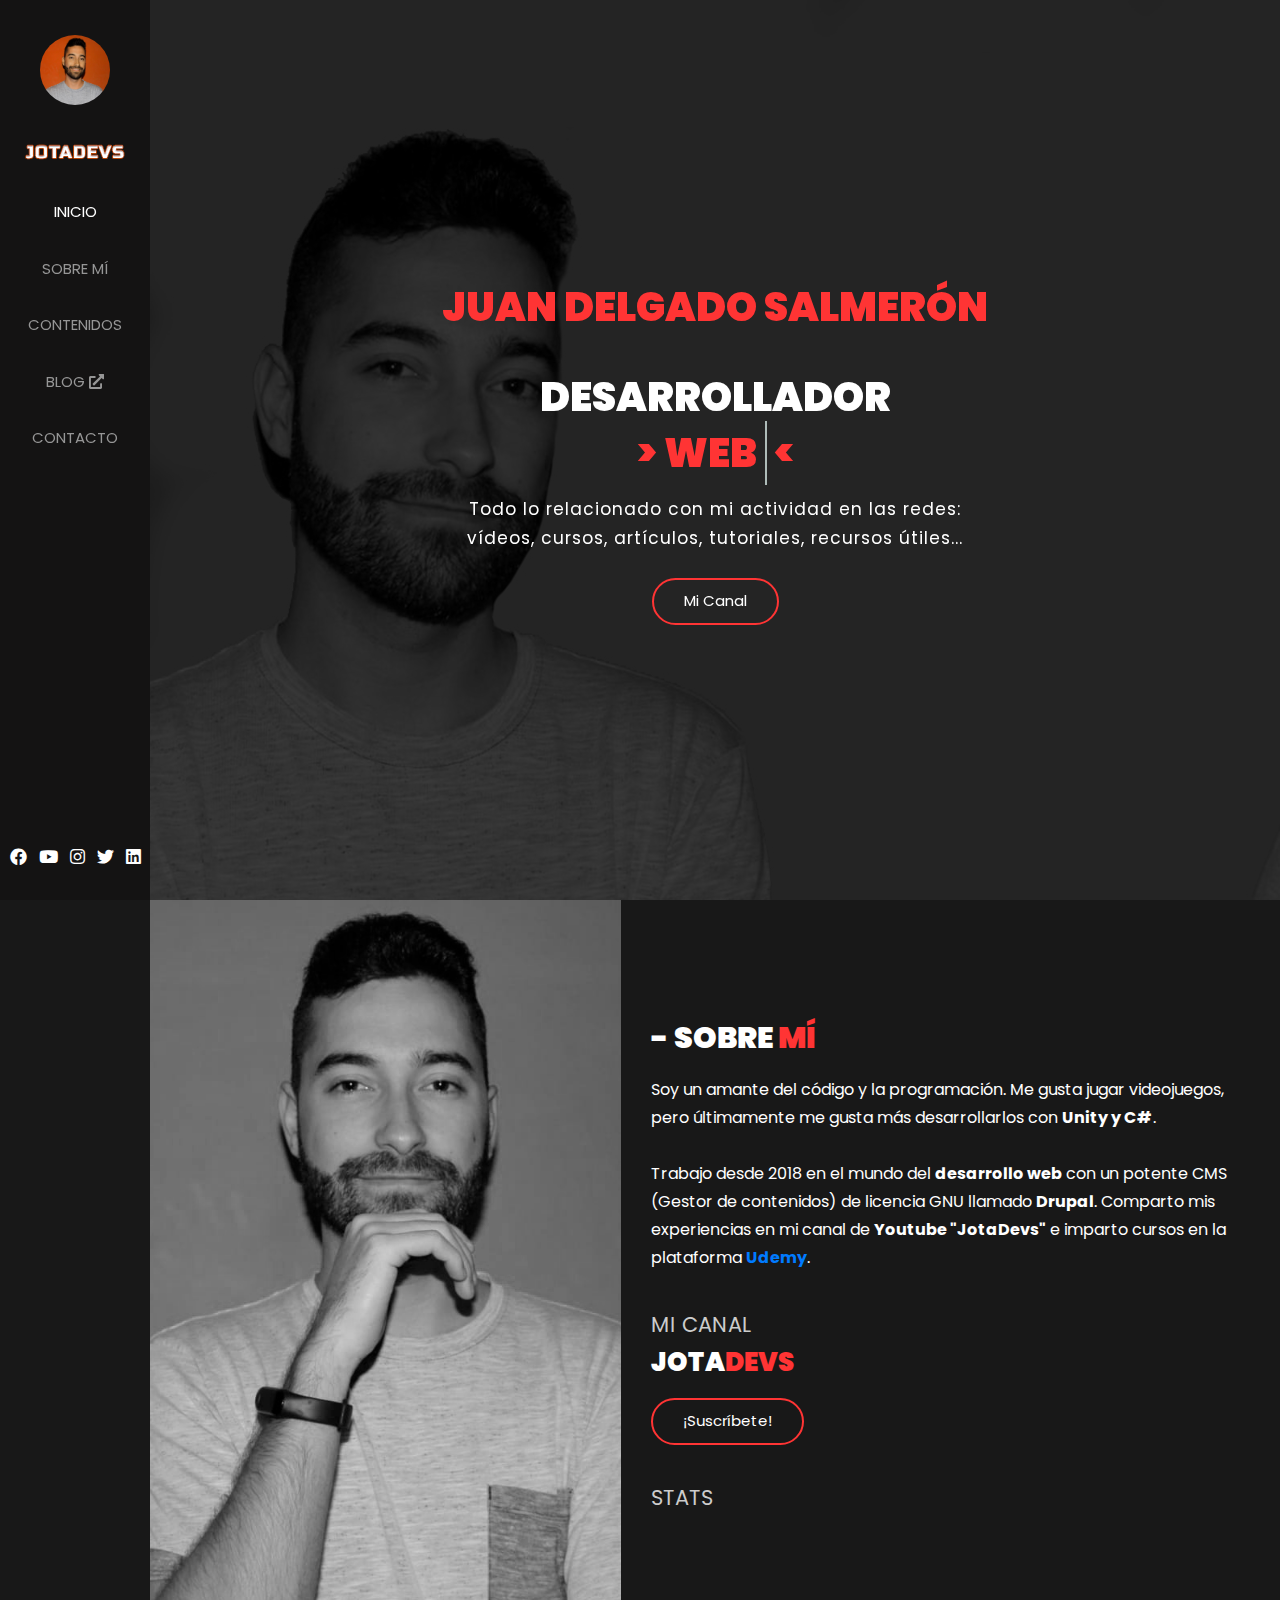
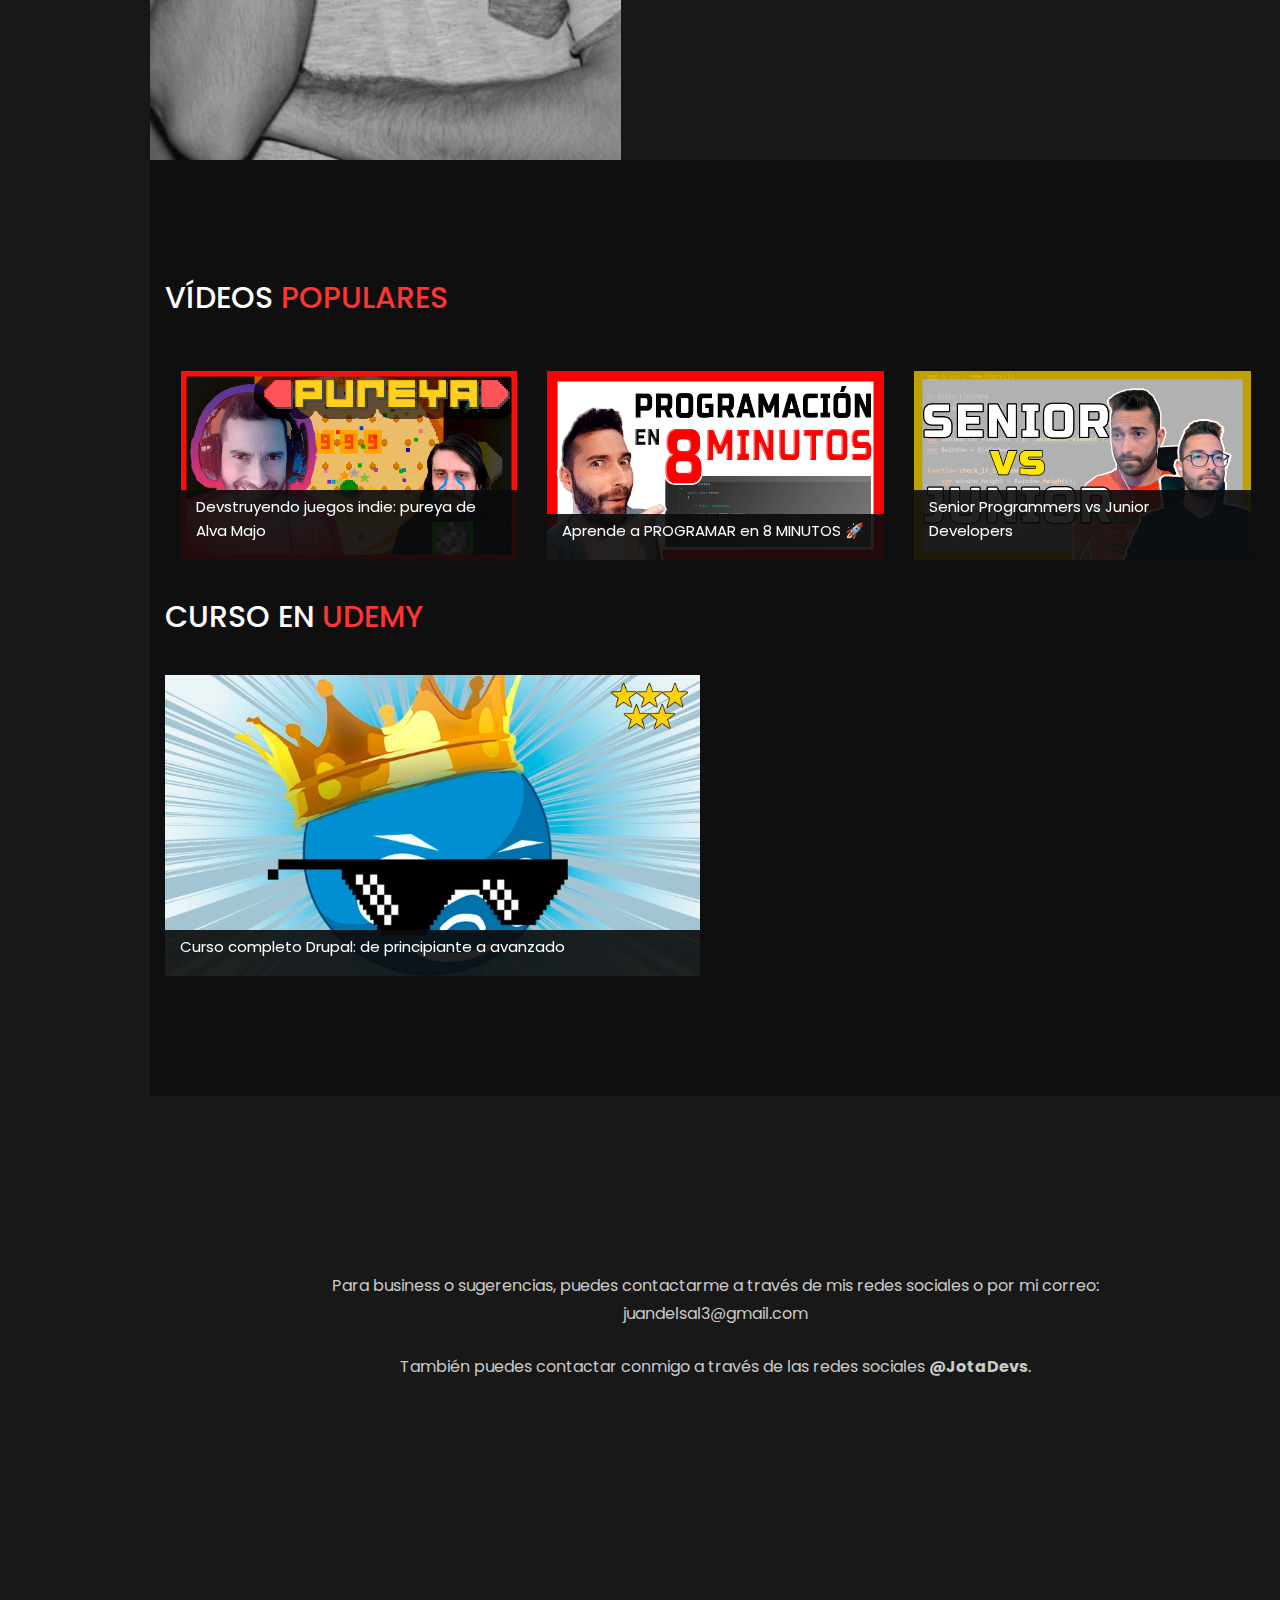
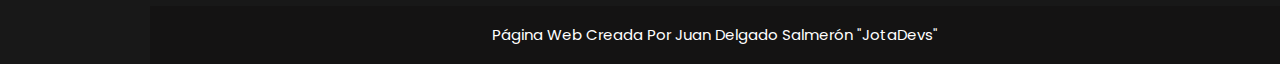
==== commit 7133f025: "Update contents" ====
--- a/index.html
+++ b/index.html
@@ -101,14 +101,13 @@
             <div class="header-area-2 " id="particles-js">
                 <div class="intro-text">
                     <!-- intro-heading-->
-                    <h1 class="cd-headline  clip">WEB DE <span>JUAN DELGADO SALMERÓN</span> "JOTADEVS"</h1><br>
+                    <h1 class="cd-headline  clip"><span>JUAN DELGADO SALMERÓN</span></h1><br>
                     <h1 class="cd-headline  clip">DESARROLLADOR <br> <span> > </span> <span class="cd-words-wrapper"><b class="is-visible">WEB</b><b>de videojuegos</b><b>drupal</b><b>y youtuber</b></span> <span> < </span></h1>
-                    <p>¡Bienvenid@ a mi web!</p>
-                    <p>Aquí encontrarás todo lo relacionado con mi actividad en las redes:<br>
-                    vídeos, cursos, artículos, tutoriales, recursos útiles, sorteos y... ¡mucho más!</p>
+                    <p>Todo lo relacionado con mi actividad en las redes:<br>
+                    vídeos, cursos, artículos, tutoriales, recursos útiles...</p>
                     <!-- about-button-->
                     <div class="learnmore">
-                        <a target="_blank" href="https://www.youtube.com/c/jotadevs?sub_confirmation=1" class="skill-btn">Canal</a>
+                        <a target="_blank" href="https://www.youtube.com/c/jotadevs?sub_confirmation=1" class="skill-btn">Mi canal</a>
                     </div>
                 </div>
             </div>
@@ -130,8 +129,8 @@
                             <div class="about-content">
                                 <!-- about-info-->
                                 <div class="personal-info">
-                                    <h2>- QUIÉN <span>SOY</span></h2>
-                                    <p>Un amante del código y la programación. Me gusta jugar videojuegos, pero últimamente me gusta más desarrollarlos con <strong>Unity y C#</strong>.<br><br> Trabajo
+                                    <h2>- SOBRE <span>MÍ</span></h2>
+                                    <p>Soy un amante del código y la programación. Me gusta jugar videojuegos, pero últimamente me gusta más desarrollarlos con <strong>Unity y C#</strong>.<br><br> Trabajo
                                     desde 2018 en el mundo del <strong>desarrollo web</strong> con un potente CMS (Gestor de contenidos) de licencia GNU llamado <strong>Drupal</strong>. Comparto mis experiencias
                                     en mi canal de <strong>Youtube "JotaDevs"</strong> e imparto cursos en la plataforma <strong><a href="https://bit.ly/3g152uc">Udemy</a></strong>.</p>
                                 </div>
